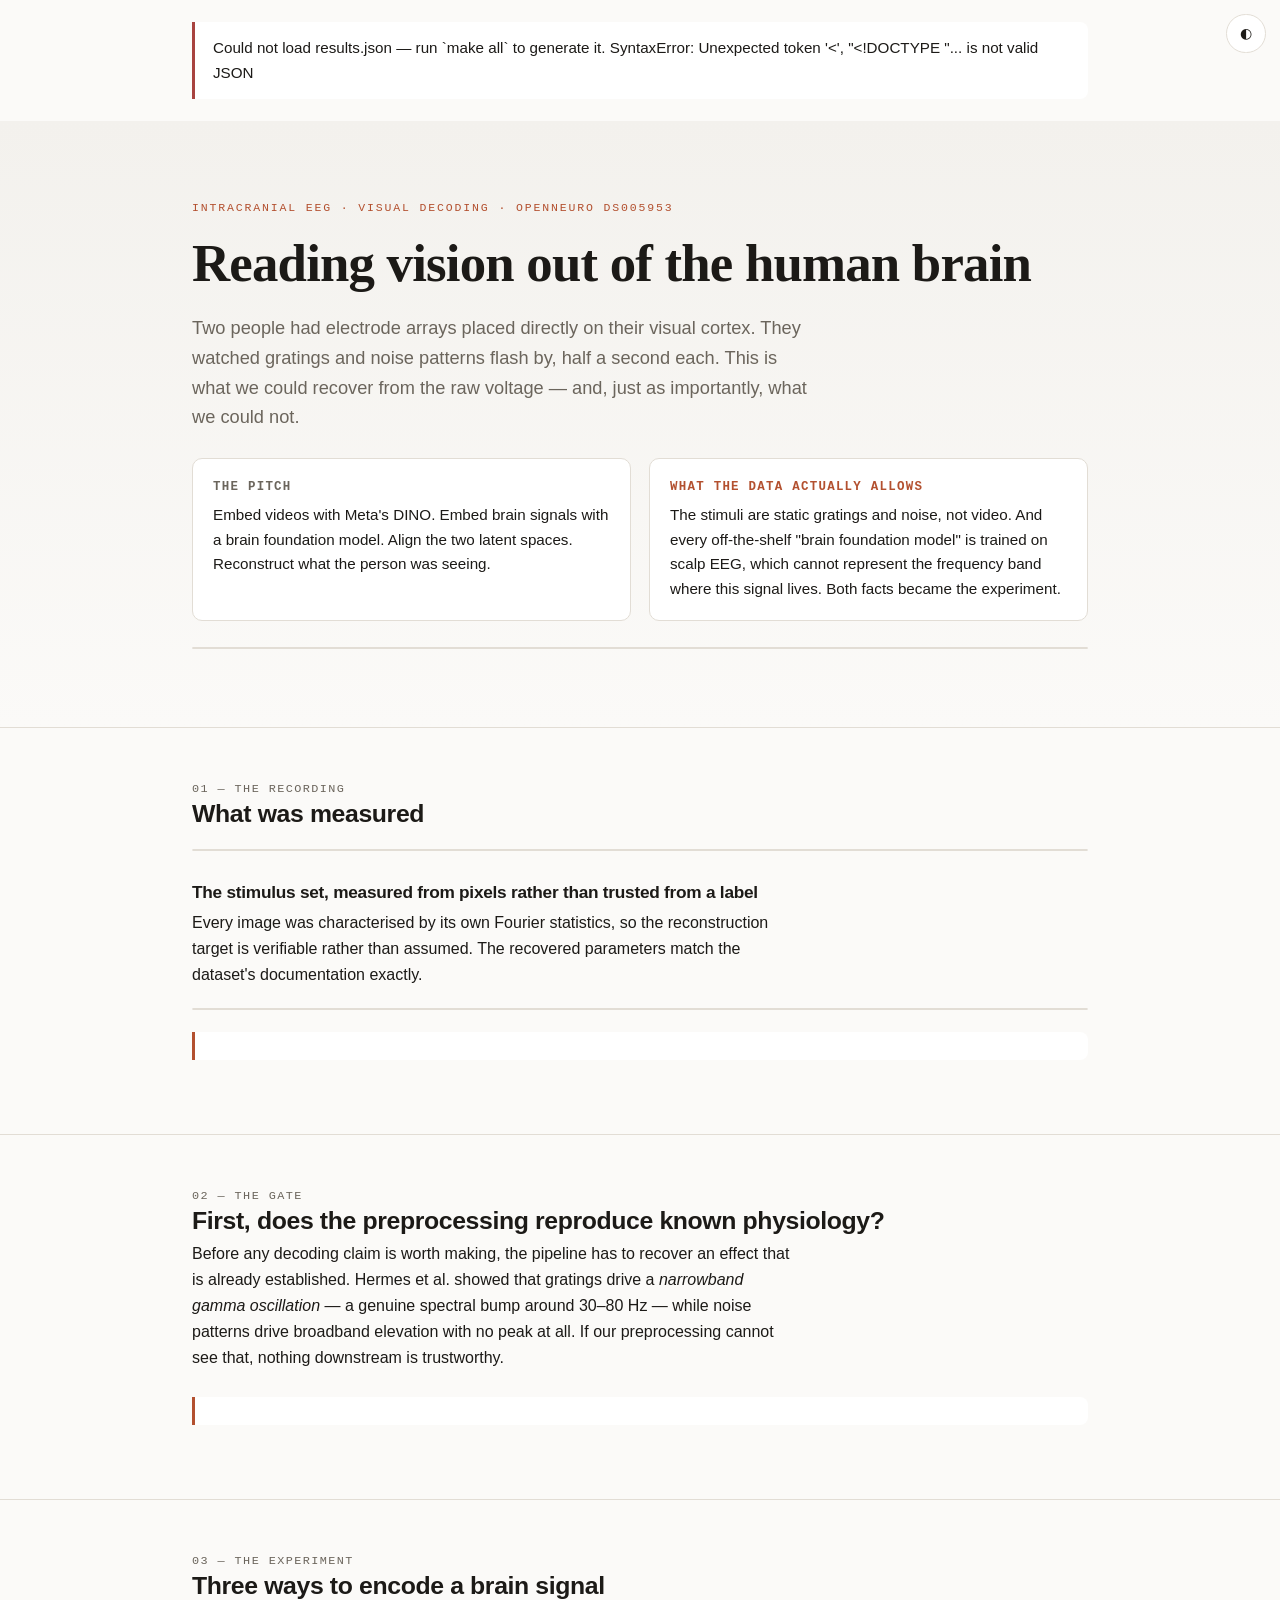
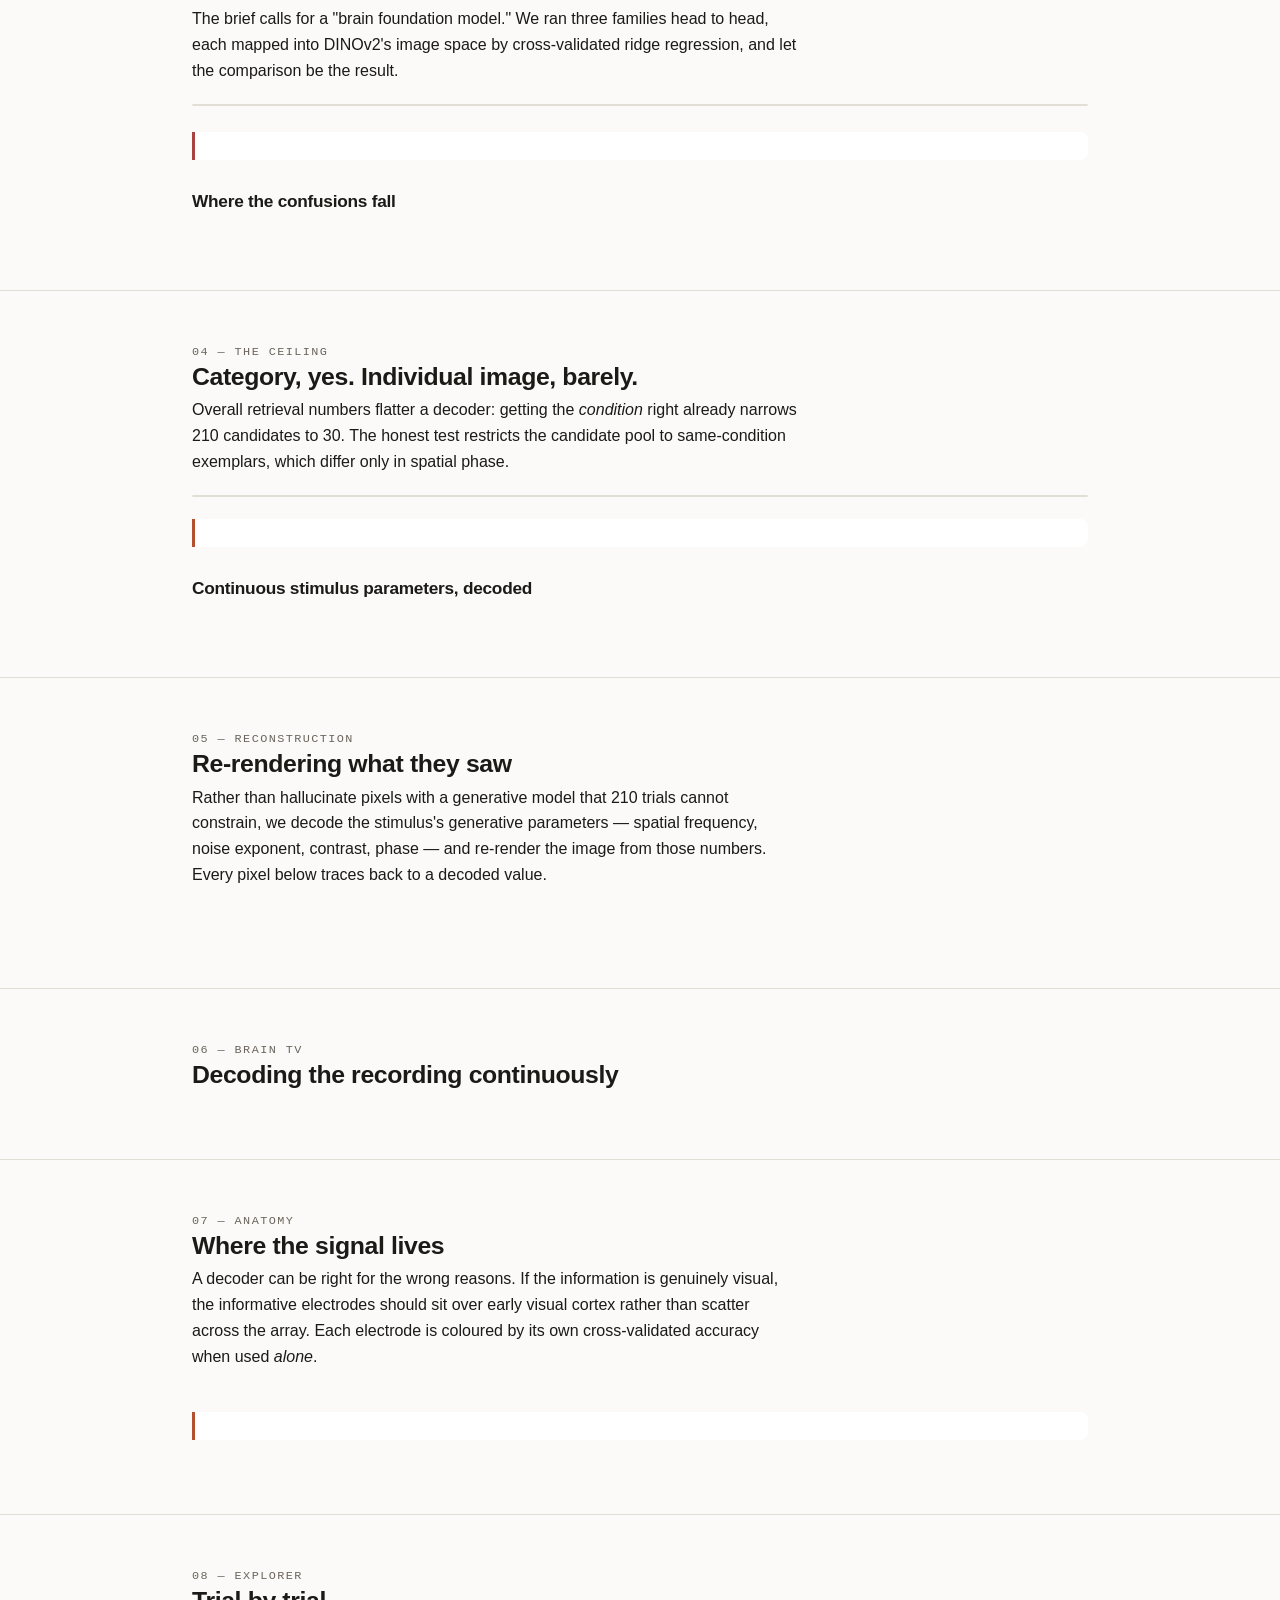
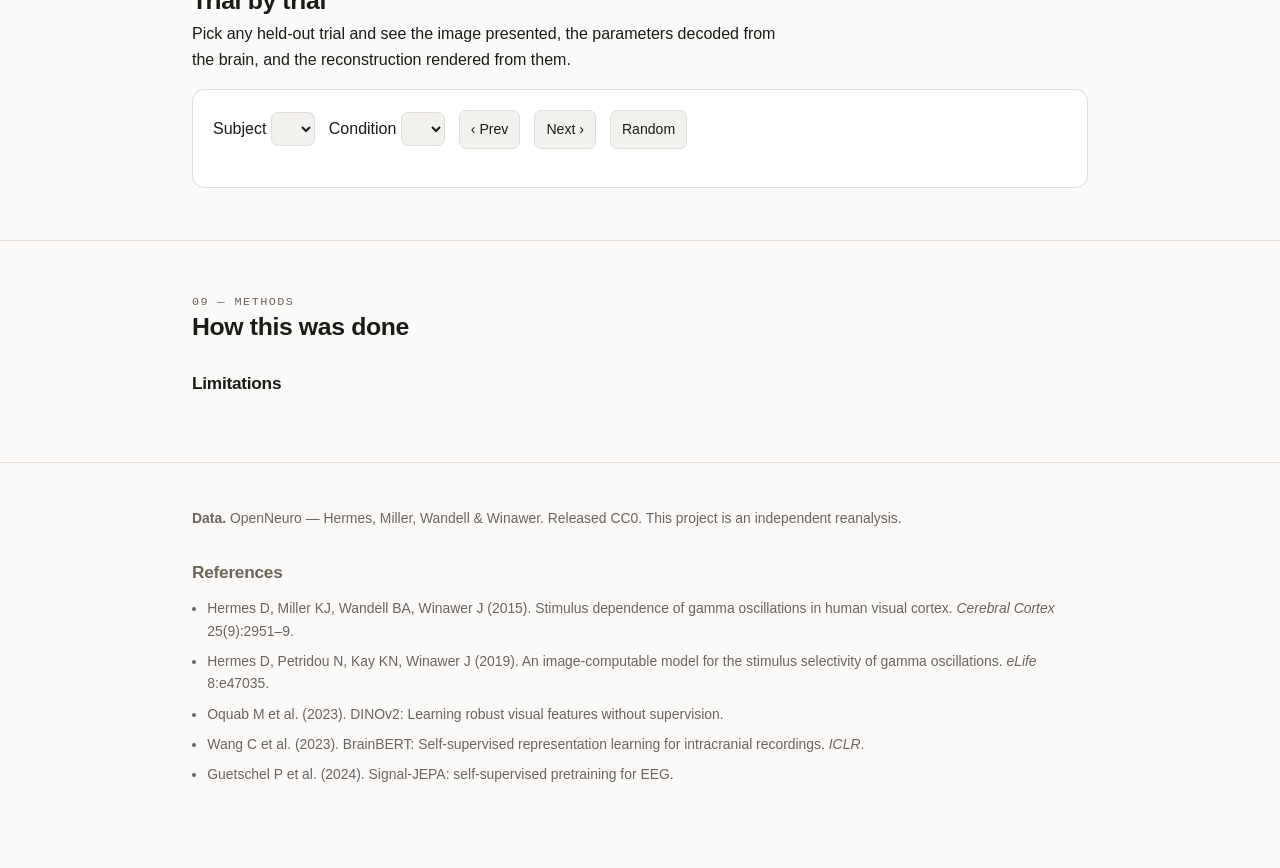
==== site/public/index.html @ a4274afb "NeuroLink: decode visual perception from human intracranial LFP Reconstructs what two people were lo" ====
<!doctype html>
<html lang="en">
<head>
<meta charset="utf-8">
<meta name="viewport" content="width=device-width, initial-scale=1">
<title>NeuroLink — Decoding Vision from Intracranial Brain Signals</title>
<meta name="description" content="Reconstructing what a person was looking at from raw ECoG, and a head-to-head test of whether EEG foundation models can see what electrodes on the brain actually record.">
<link rel="icon" href="data:image/svg+xml,<svg xmlns='http://www.w3.org/2000/svg' viewBox='0 0 100 100'><text y='.9em' font-size='90'>🧠</text></svg>">
<link rel="stylesheet" href="styles.css">
</head>
<body>
<button class="toggle" id="themeToggle" aria-label="Toggle colour theme">◐</button>

<header class="hero">
  <div class="wrap">
    <div class="eyebrow">Intracranial EEG · Visual decoding · OpenNeuro ds005953</div>
    <h1>Reading vision out of the human brain</h1>
    <p class="lede">
      Two people had electrode arrays placed directly on their visual cortex. They watched
      gratings and noise patterns flash by, half a second each. This is what we could
      recover from the raw voltage — and, just as importantly, what we could not.
    </p>
    <div class="split">
      <div class="claim">
        <h4>The pitch</h4>
        <p>Embed videos with Meta's DINO. Embed brain signals with a brain foundation model.
           Align the two latent spaces. Reconstruct what the person was seeing.</p>
      </div>
      <div class="reality">
        <h4>What the data actually allows</h4>
        <p>The stimuli are static gratings and noise, not video. And every off-the-shelf
           "brain foundation model" is trained on scalp EEG, which cannot represent the
           frequency band where this signal lives. Both facts became the experiment.</p>
      </div>
    </div>
    <div class="stats" id="heroStats"></div>
  </div>
</header>

<section id="data">
  <div class="wrap">
    <div class="section-num">01 — THE RECORDING</div>
    <h2>What was measured</h2>
    <p id="dataPara"></p>
    <div class="table-scroll"><table id="subjTable"></table></div>
    <h3>The stimulus set, measured from pixels rather than trusted from a label</h3>
    <p>Every image was characterised by its own Fourier statistics, so the reconstruction
       target is verifiable rather than assumed. The recovered parameters match the
       dataset's documentation exactly.</p>
    <div class="table-scroll"><table id="stimTable"></table></div>
    <div class="callout" id="phaseNote"></div>
  </div>
</section>

<section id="replication">
  <div class="wrap">
    <div class="section-num">02 — THE GATE</div>
    <h2>First, does the preprocessing reproduce known physiology?</h2>
    <p>
      Before any decoding claim is worth making, the pipeline has to recover an effect that
      is already established. Hermes et al. showed that gratings drive a <em>narrowband
      gamma oscillation</em> — a genuine spectral bump around 30–80 Hz — while noise patterns
      drive broadband elevation with no peak at all. If our preprocessing cannot see that,
      nothing downstream is trustworthy.
    </p>
    <figure id="spectraFig"></figure>
    <div class="callout" id="replNote"></div>
  </div>
</section>

<section id="encoders">
  <div class="wrap">
    <div class="section-num">03 — THE EXPERIMENT</div>
    <h2>Three ways to encode a brain signal</h2>
    <p>
      The brief calls for a "brain foundation model." We ran three families head to head,
      each mapped into DINOv2's image space by cross-validated ridge regression, and let
      the comparison be the result.
    </p>
    <div class="table-scroll"><table id="encoderTable"></table></div>
    <figure id="encFig"></figure>
    <div class="callout warn" id="bandwidthNote"></div>
    <h3>Where the confusions fall</h3>
    <figure id="confusionFig"></figure>
  </div>
</section>

<section id="limits">
  <div class="wrap">
    <div class="section-num">04 — THE CEILING</div>
    <h2>Category, yes. Individual image, barely.</h2>
    <p>
      Overall retrieval numbers flatter a decoder: getting the <em>condition</em> right
      already narrows 210 candidates to 30. The honest test restricts the candidate pool to
      same-condition exemplars, which differ only in spatial phase.
    </p>
    <div class="table-scroll"><table id="withinTable"></table></div>
    <div class="callout" id="phaseFinding"></div>
    <h3>Continuous stimulus parameters, decoded</h3>
    <figure id="paramsFig"></figure>
  </div>
</section>

<section id="recon">
  <div class="wrap">
    <div class="section-num">05 — RECONSTRUCTION</div>
    <h2>Re-rendering what they saw</h2>
    <p>
      Rather than hallucinate pixels with a generative model that 210 trials cannot
      constrain, we decode the stimulus's generative parameters — spatial frequency, noise
      exponent, contrast, phase — and re-render the image from those numbers. Every pixel
      below traces back to a decoded value.
    </p>
    <figure id="galleryFig"></figure>
    <div class="gallery" id="galleryGrid"></div>
  </div>
</section>

<section id="braintv">
  <div class="wrap">
    <div class="section-num">06 — BRAIN TV</div>
    <h2>Decoding the recording continuously</h2>
    <p id="braintvPara"></p>
    <div id="braintvHolder"></div>
  </div>
</section>

<section id="anatomy">
  <div class="wrap">
    <div class="section-num">07 — ANATOMY</div>
    <h2>Where the signal lives</h2>
    <p>
      A decoder can be right for the wrong reasons. If the information is genuinely visual,
      the informative electrodes should sit over early visual cortex rather than scatter
      across the array. Each electrode is coloured by its own cross-validated accuracy when
      used <em>alone</em>.
    </p>
    <div class="brains" id="brainFigs"></div>
    <figure id="electrodeProfileFig"></figure>
    <div class="callout" id="anatNote"></div>
  </div>
</section>

<section id="explorer">
  <div class="wrap">
    <div class="section-num">08 — EXPLORER</div>
    <h2>Trial by trial</h2>
    <p>Pick any held-out trial and see the image presented, the parameters decoded from the
       brain, and the reconstruction rendered from them.</p>
    <div class="explorer">
      <div class="controls">
        <label>Subject <select id="expSub"></select></label>
        <label>Condition <select id="expCond"></select></label>
        <button id="expPrev">‹ Prev</button>
        <button id="expNext">Next ›</button>
        <button id="expRandom">Random</button>
      </div>
      <div class="trialview" id="expView"></div>
    </div>
  </div>
</section>

<section id="methods">
  <div class="wrap">
    <div class="section-num">09 — METHODS</div>
    <h2>How this was done</h2>
    <div id="methodsBody"></div>
    <h3>Limitations</h3>
    <ul id="limitations"></ul>
  </div>
</section>

<footer>
  <div class="wrap">
    <p><strong>Data.</strong> OpenNeuro <span class="mono" id="dsdoi"></span> — Hermes, Miller,
      Wandell &amp; Winawer. Released CC0. This project is an independent reanalysis.</p>
    <h3>References</h3>
    <ul class="refs">
      <li>Hermes D, Miller KJ, Wandell BA, Winawer J (2015). Stimulus dependence of gamma
        oscillations in human visual cortex. <em>Cerebral Cortex</em> 25(9):2951–9.</li>
      <li>Hermes D, Petridou N, Kay KN, Winawer J (2019). An image-computable model for the
        stimulus selectivity of gamma oscillations. <em>eLife</em> 8:e47035.</li>
      <li>Oquab M et al. (2023). DINOv2: Learning robust visual features without supervision.</li>
      <li>Wang C et al. (2023). BrainBERT: Self-supervised representation learning for
        intracranial recordings. <em>ICLR</em>.</li>
      <li>Guetschel P et al. (2024). Signal-JEPA: self-supervised pretraining for EEG.</li>
    </ul>
    <p id="builtline"></p>
  </div>
</footer>

<script src="app.js"></script>
</body>
</html>
---- site/public/styles.css ----
/* NeuroLink — result site styling. Light/dark aware, print-friendly. */
:root {
  --bg: #fbfaf8;
  --surface: #ffffff;
  --surface-2: #f3f1ed;
  --border: #e2ddd5;
  --text: #1c1a17;
  --muted: #6b655c;
  --accent: #b3502f;
  --accent-2: #2f4b7c;
  --good: #3f7d53;
  --bad: #a8433f;
  --mono: ui-monospace, SFMono-Regular, "SF Mono", Menlo, monospace;
  --sans: -apple-system, BlinkMacSystemFont, "Segoe UI", Inter, Helvetica, Arial, sans-serif;
  --serif: "Iowan Old Style", "Palatino Linotype", Palatino, Georgia, serif;
}
@media (prefers-color-scheme: dark) {
  :root:not([data-theme="light"]) {
    --bg: #14130f;
    --surface: #1c1a16;
    --surface-2: #24211c;
    --border: #332e27;
    --text: #eee9e0;
    --muted: #a29a8d;
    --accent: #e0794f;
    --accent-2: #7fa5db;
    --good: #6fbf87;
    --bad: #e0796f;
  }
}
:root[data-theme="dark"] {
  --bg: #14130f; --surface: #1c1a16; --surface-2: #24211c; --border: #332e27;
  --text: #eee9e0; --muted: #a29a8d; --accent: #e0794f; --accent-2: #7fa5db;
  --good: #6fbf87; --bad: #e0796f;
}

* { box-sizing: border-box; }
html { scroll-behavior: smooth; }
body {
  margin: 0; background: var(--bg); color: var(--text);
  font-family: var(--sans); line-height: 1.62;
  -webkit-font-smoothing: antialiased;
}
.wrap { max-width: 940px; margin: 0 auto; padding: 0 22px; }
h1, h2, h3 { line-height: 1.22; letter-spacing: -0.015em; }
h2 { font-size: 1.55rem; margin: 0 0 .2em; }
h3 { font-size: 1.08rem; margin: 1.8em 0 .4em; }
p { margin: 0 0 1em; }
a { color: var(--accent); }
code, .mono { font-family: var(--mono); font-size: .88em; }

/* hero */
header.hero {
  padding: 78px 0 54px; border-bottom: 1px solid var(--border);
  background: linear-gradient(180deg, var(--surface-2), var(--bg));
}
.eyebrow {
  font-family: var(--mono); font-size: .72rem; letter-spacing: .16em;
  text-transform: uppercase; color: var(--accent); margin-bottom: 1.1em;
}
header.hero h1 { font-size: clamp(2.1rem, 5.4vw, 3.3rem); margin: 0 0 .35em; font-family: var(--serif); }
.lede { font-size: 1.14rem; color: var(--muted); max-width: 62ch; }

/* claim vs reality */
.split { display: grid; grid-template-columns: 1fr 1fr; gap: 18px; margin: 26px 0; }
.split > div { background: var(--surface); border: 1px solid var(--border); border-radius: 10px; padding: 18px 20px; }
.split h4 { margin: 0 0 .5em; font-size: .78rem; text-transform: uppercase; letter-spacing: .1em; font-family: var(--mono); }
.split .claim h4 { color: var(--muted); }
.split .reality h4 { color: var(--accent); }
.split p { margin: 0; font-size: .95rem; }

section { padding: 52px 0; border-bottom: 1px solid var(--border); }
section > .wrap > p, section > .wrap > ul { max-width: 68ch; }
.section-num { font-family: var(--mono); font-size: .74rem; color: var(--muted); letter-spacing: .12em; }

/* stat strip */
.stats { display: grid; grid-template-columns: repeat(auto-fit, minmax(150px, 1fr)); gap: 1px;
  background: var(--border); border: 1px solid var(--border); border-radius: 10px; overflow: hidden; margin: 24px 0; }
.stat { background: var(--surface); padding: 16px 18px; }
.stat .v { font-size: 1.65rem; font-weight: 620; font-family: var(--serif); display: block; line-height: 1.1; }
.stat .k { font-size: .76rem; color: var(--muted); text-transform: uppercase; letter-spacing: .07em; }
.stat .sub { font-size: .74rem; color: var(--muted); font-family: var(--mono); }

figure { margin: 26px 0; }
figure img { width: 100%; height: auto; border: 1px solid var(--border); border-radius: 8px; background: #fff; }
figcaption { font-size: .84rem; color: var(--muted); margin-top: .7em; }

.table-scroll { overflow-x: auto; margin: 20px 0; border: 1px solid var(--border); border-radius: 10px; }
table { border-collapse: collapse; width: 100%; font-size: .87rem; background: var(--surface); }
th, td { text-align: right; padding: 9px 13px; border-bottom: 1px solid var(--border); white-space: nowrap; }
th:first-child, td:first-child { text-align: left; }
thead th { background: var(--surface-2); font-size: .74rem; text-transform: uppercase; letter-spacing: .06em; color: var(--muted); position: sticky; top: 0; }
tbody tr:last-child td { border-bottom: none; }
td.win { color: var(--good); font-weight: 600; }
td.chance { color: var(--muted); }
.fam { font-family: var(--mono); font-size: .7rem; color: var(--muted); }

.callout { border-left: 3px solid var(--accent); background: var(--surface); padding: 14px 18px; border-radius: 0 8px 8px 0; margin: 22px 0; font-size: .95rem; }
.callout.warn { border-left-color: var(--bad); }
.callout strong { color: var(--accent); }

video { width: 100%; border-radius: 10px; border: 1px solid var(--border); background: #000; }

.gallery { display: grid; grid-template-columns: repeat(auto-fit, minmax(118px, 1fr)); gap: 12px; margin: 22px 0; }
.gcell { text-align: center; }
.gcell img { width: 100%; border-radius: 6px; border: 1px solid var(--border); display: block; }
.gcell .pair { display: grid; gap: 4px; }
.gcell .lbl { font-size: .68rem; color: var(--muted); margin-top: .4em; font-family: var(--mono); }

.brains { display: grid; grid-template-columns: repeat(auto-fit, minmax(230px, 1fr)); gap: 14px; }

/* explorer */
.explorer { background: var(--surface); border: 1px solid var(--border); border-radius: 12px; padding: 20px; }
.controls { display: flex; gap: 14px; flex-wrap: wrap; align-items: center; margin-bottom: 18px; }
select, button { font: inherit; font-size: .88rem; padding: 7px 11px; border-radius: 7px;
  border: 1px solid var(--border); background: var(--surface-2); color: var(--text); }
button { cursor: pointer; }
button:hover { border-color: var(--accent); }
.trialview { display: grid; grid-template-columns: 1fr 1fr 1.25fr; gap: 16px; align-items: start; }
.trialview img { width: 100%; border-radius: 8px; border: 1px solid var(--border); }
.kv { font-size: .85rem; }
.kv div { display: flex; justify-content: space-between; gap: 12px; padding: 5px 0; border-bottom: 1px dashed var(--border); }
.kv span:last-child { font-family: var(--mono); }

.bars { margin-top: 10px; }
.bar { display: grid; grid-template-columns: 108px 1fr 44px; gap: 8px; align-items: center; font-size: .76rem; margin: 3px 0; }
.bar .track { background: var(--surface-2); border-radius: 3px; height: 13px; overflow: hidden; }
.bar .fill { background: var(--accent-2); height: 100%; }
.bar.true .fill { background: var(--good); }

footer { padding: 44px 0 70px; color: var(--muted); font-size: .87rem; }
footer a { color: var(--accent-2); }
ul.refs { padding-left: 1.1em; }
ul.refs li { margin-bottom: .55em; }

.toggle { position: fixed; top: 14px; right: 14px; z-index: 20; border-radius: 999px; padding: 7px 13px;
  background: var(--surface); border: 1px solid var(--border); }

@media (max-width: 720px) {
  .split, .trialview { grid-template-columns: 1fr; }
  header.hero { padding: 54px 0 38px; }
}
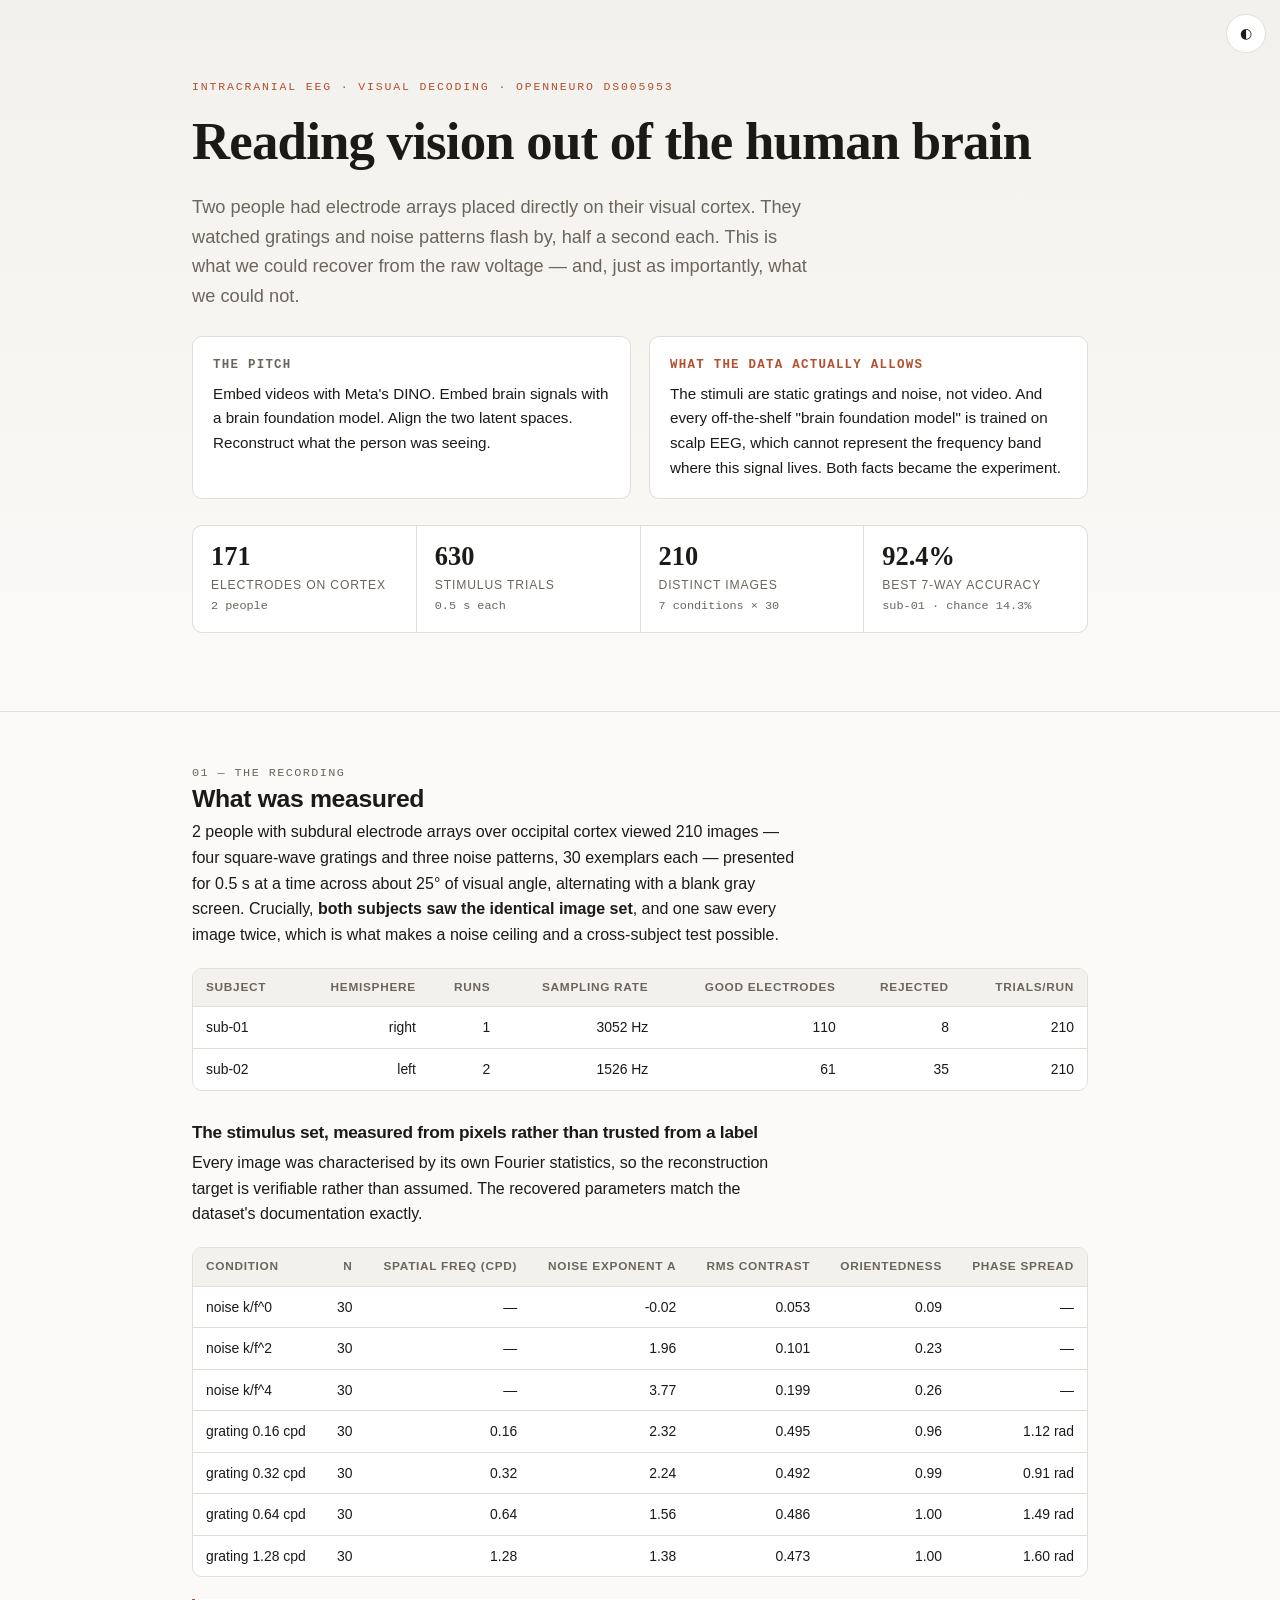
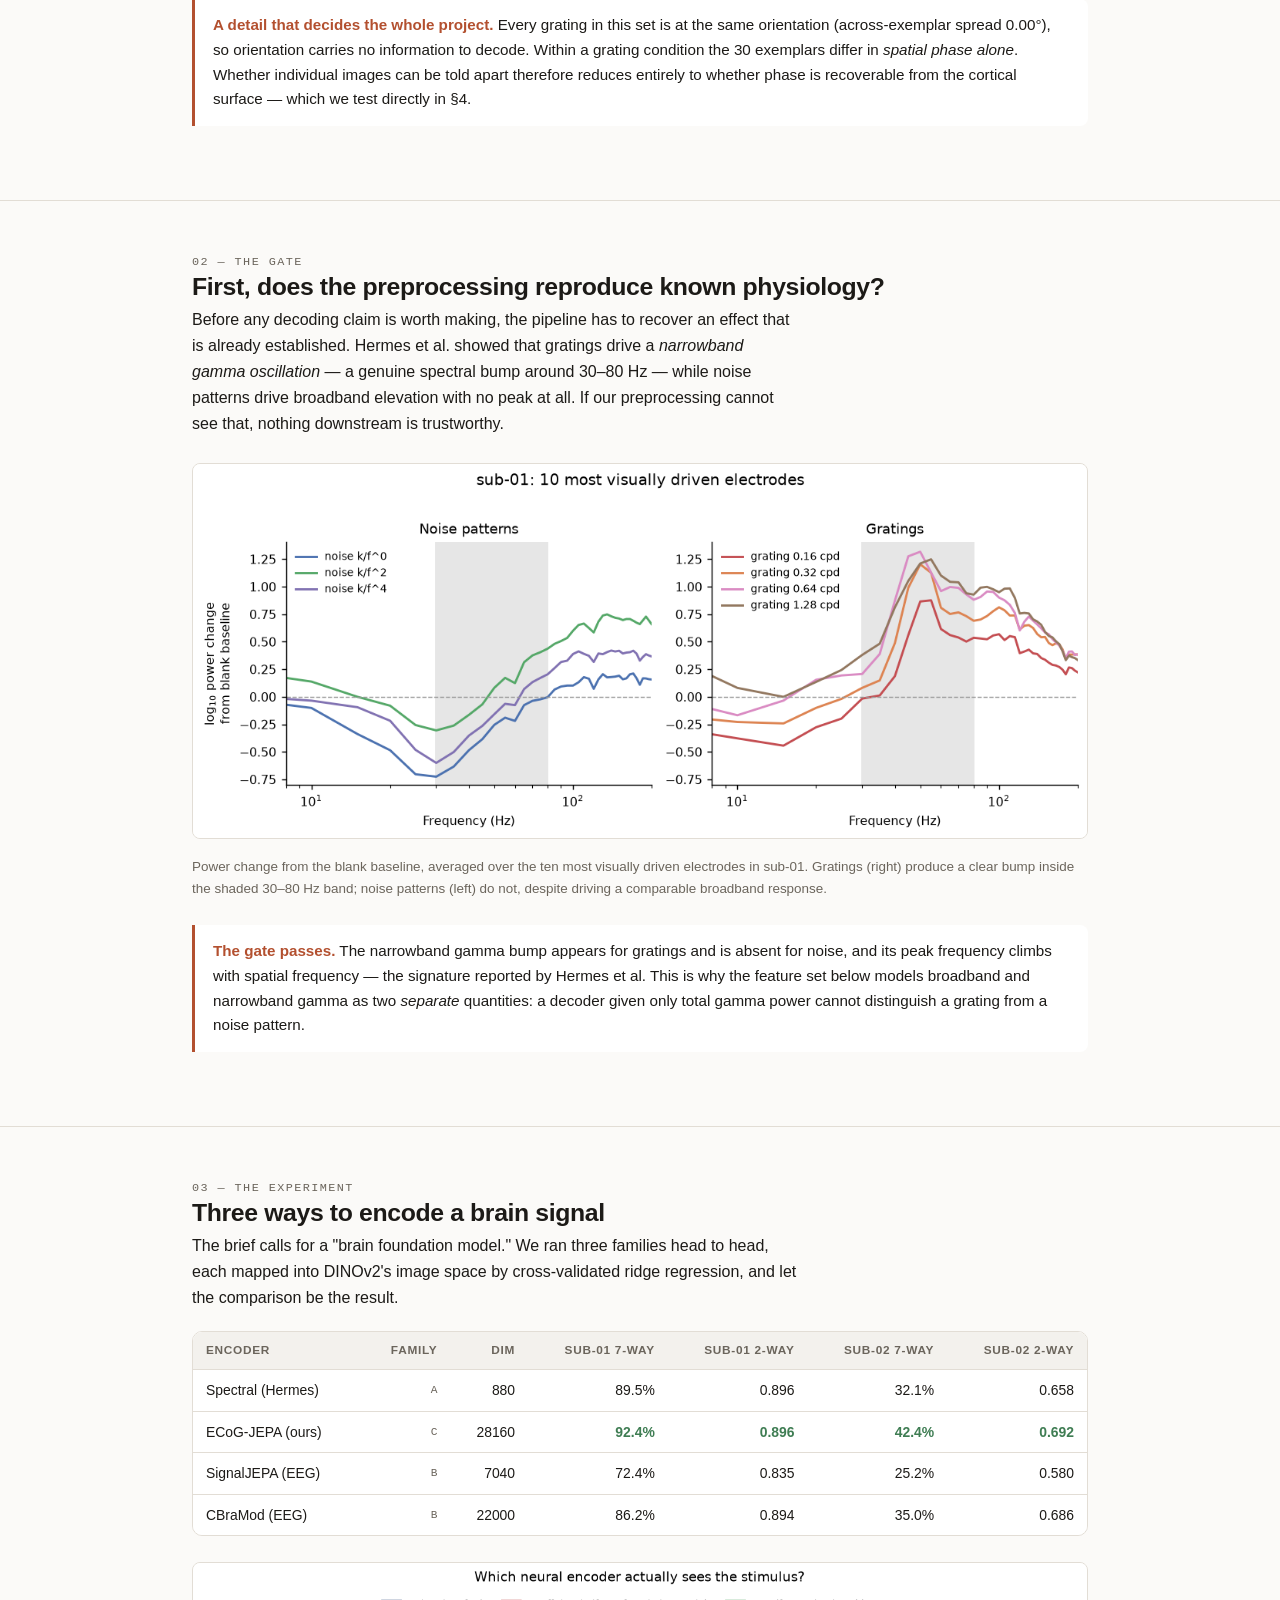
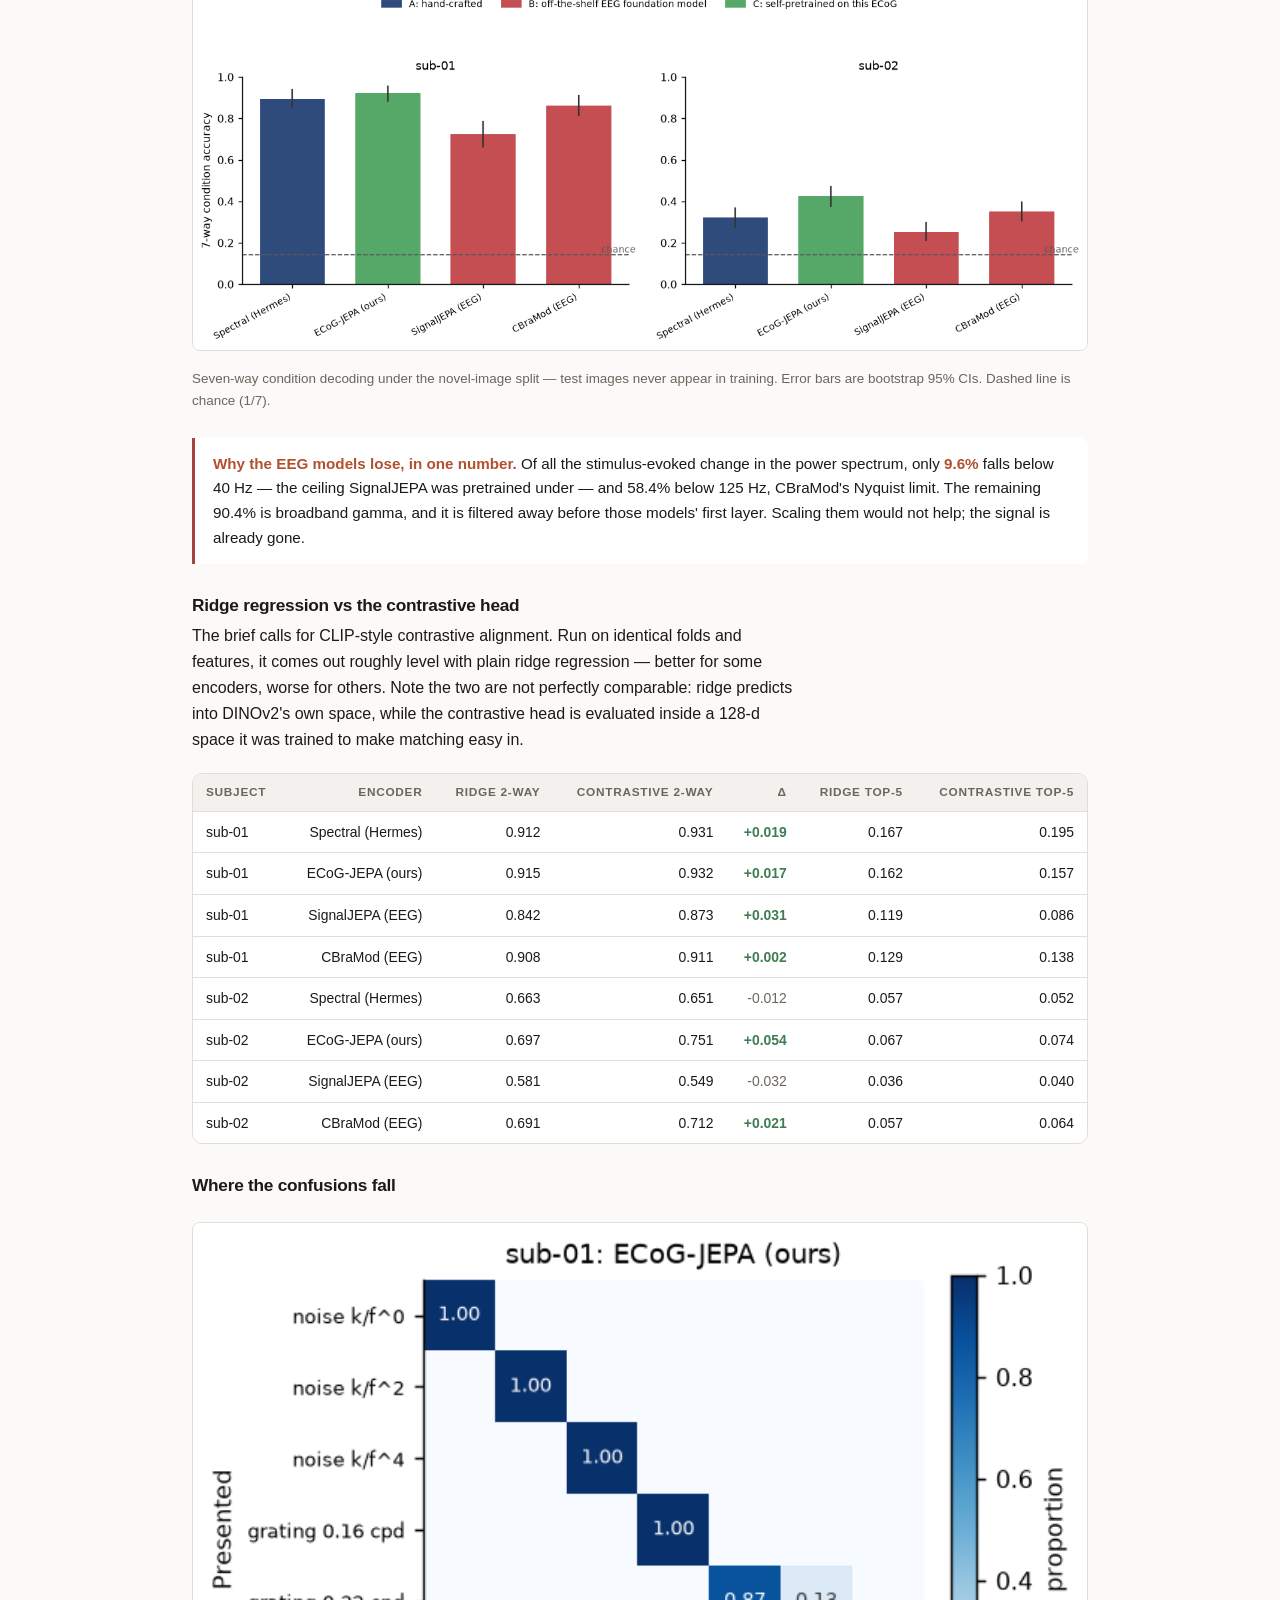
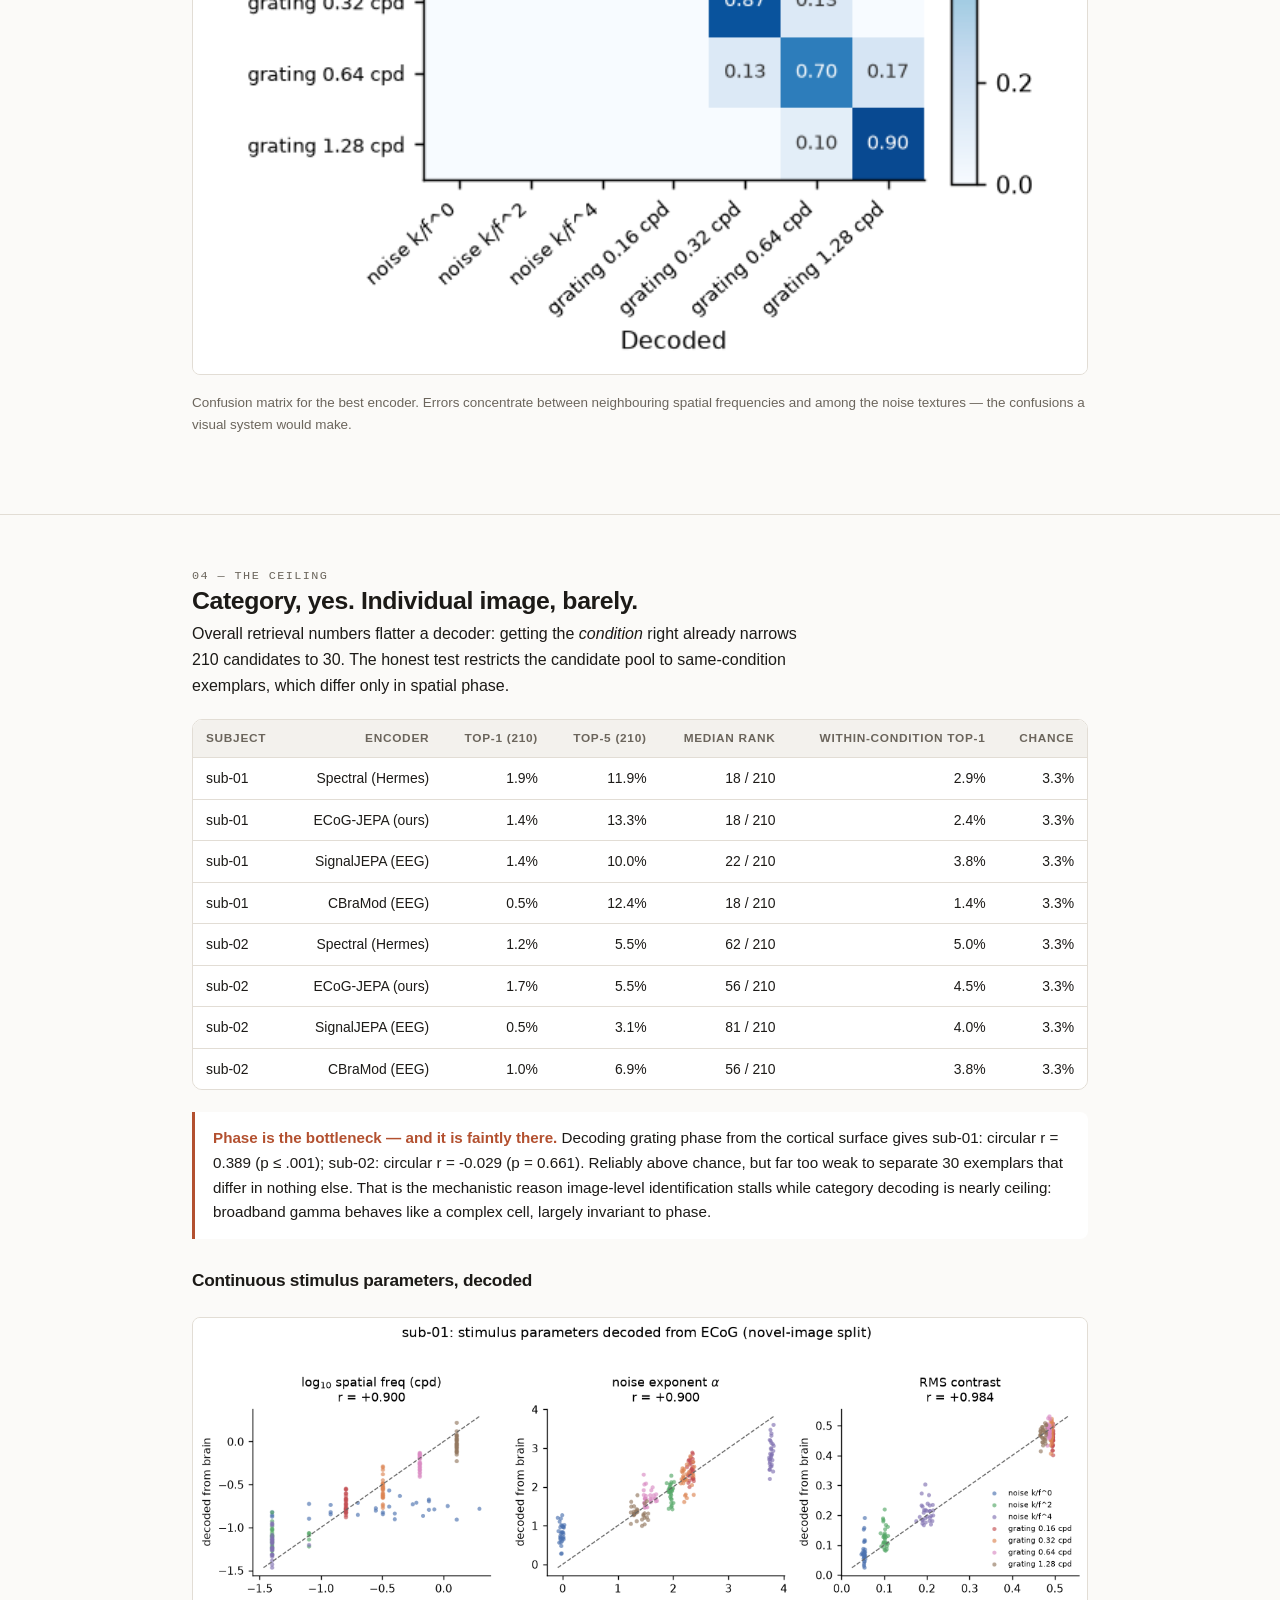
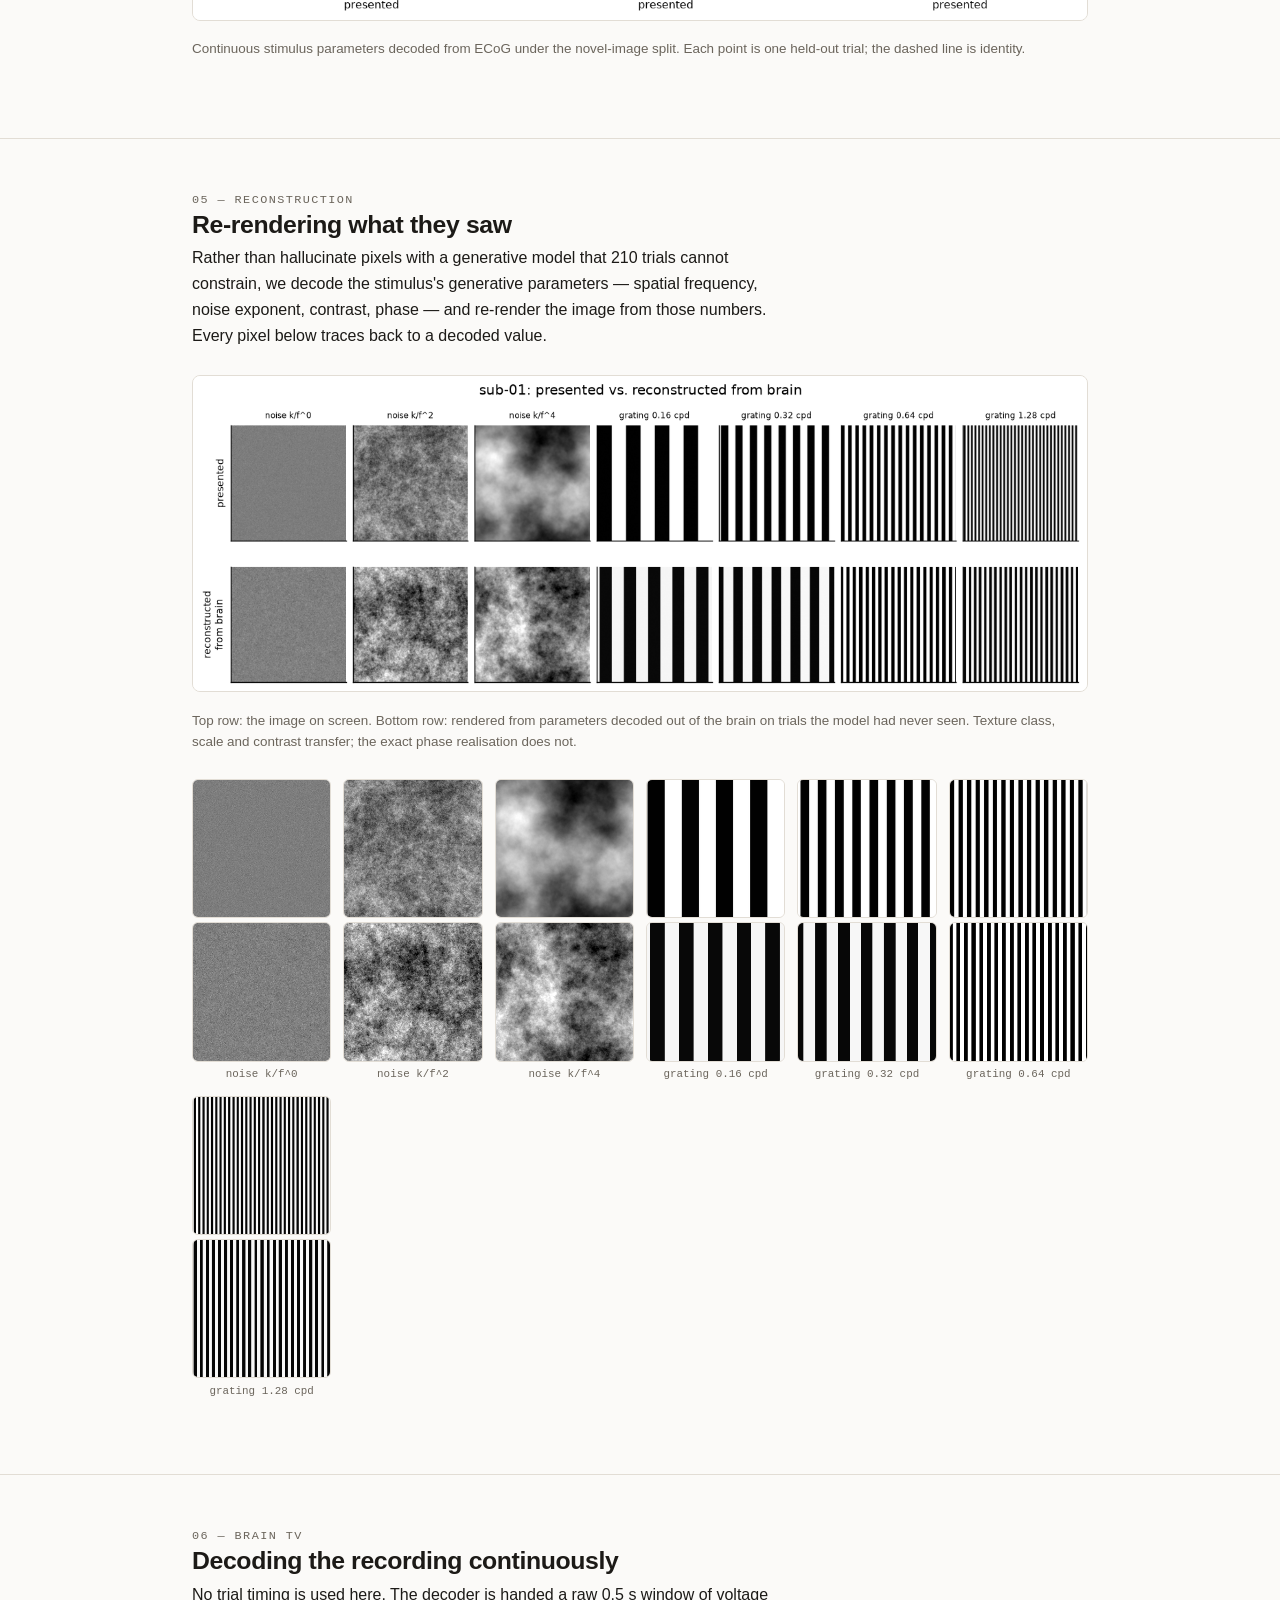
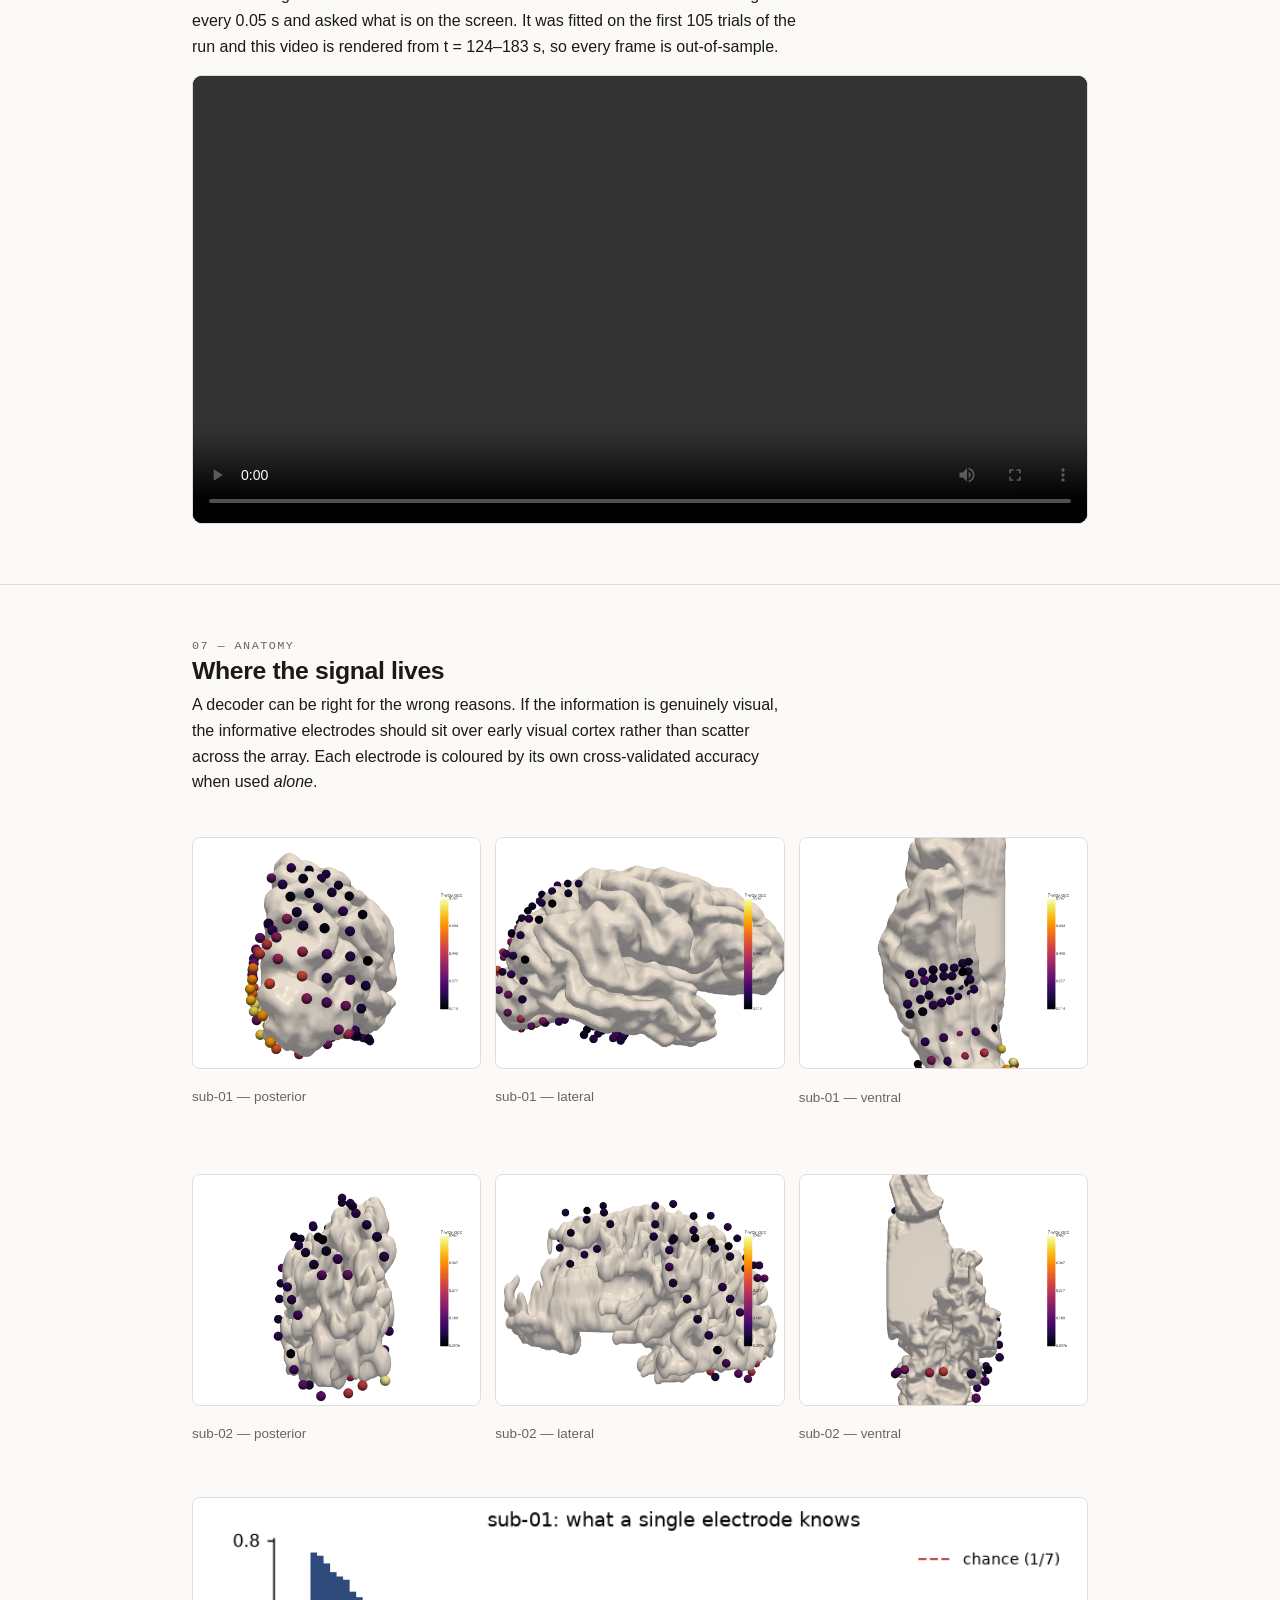
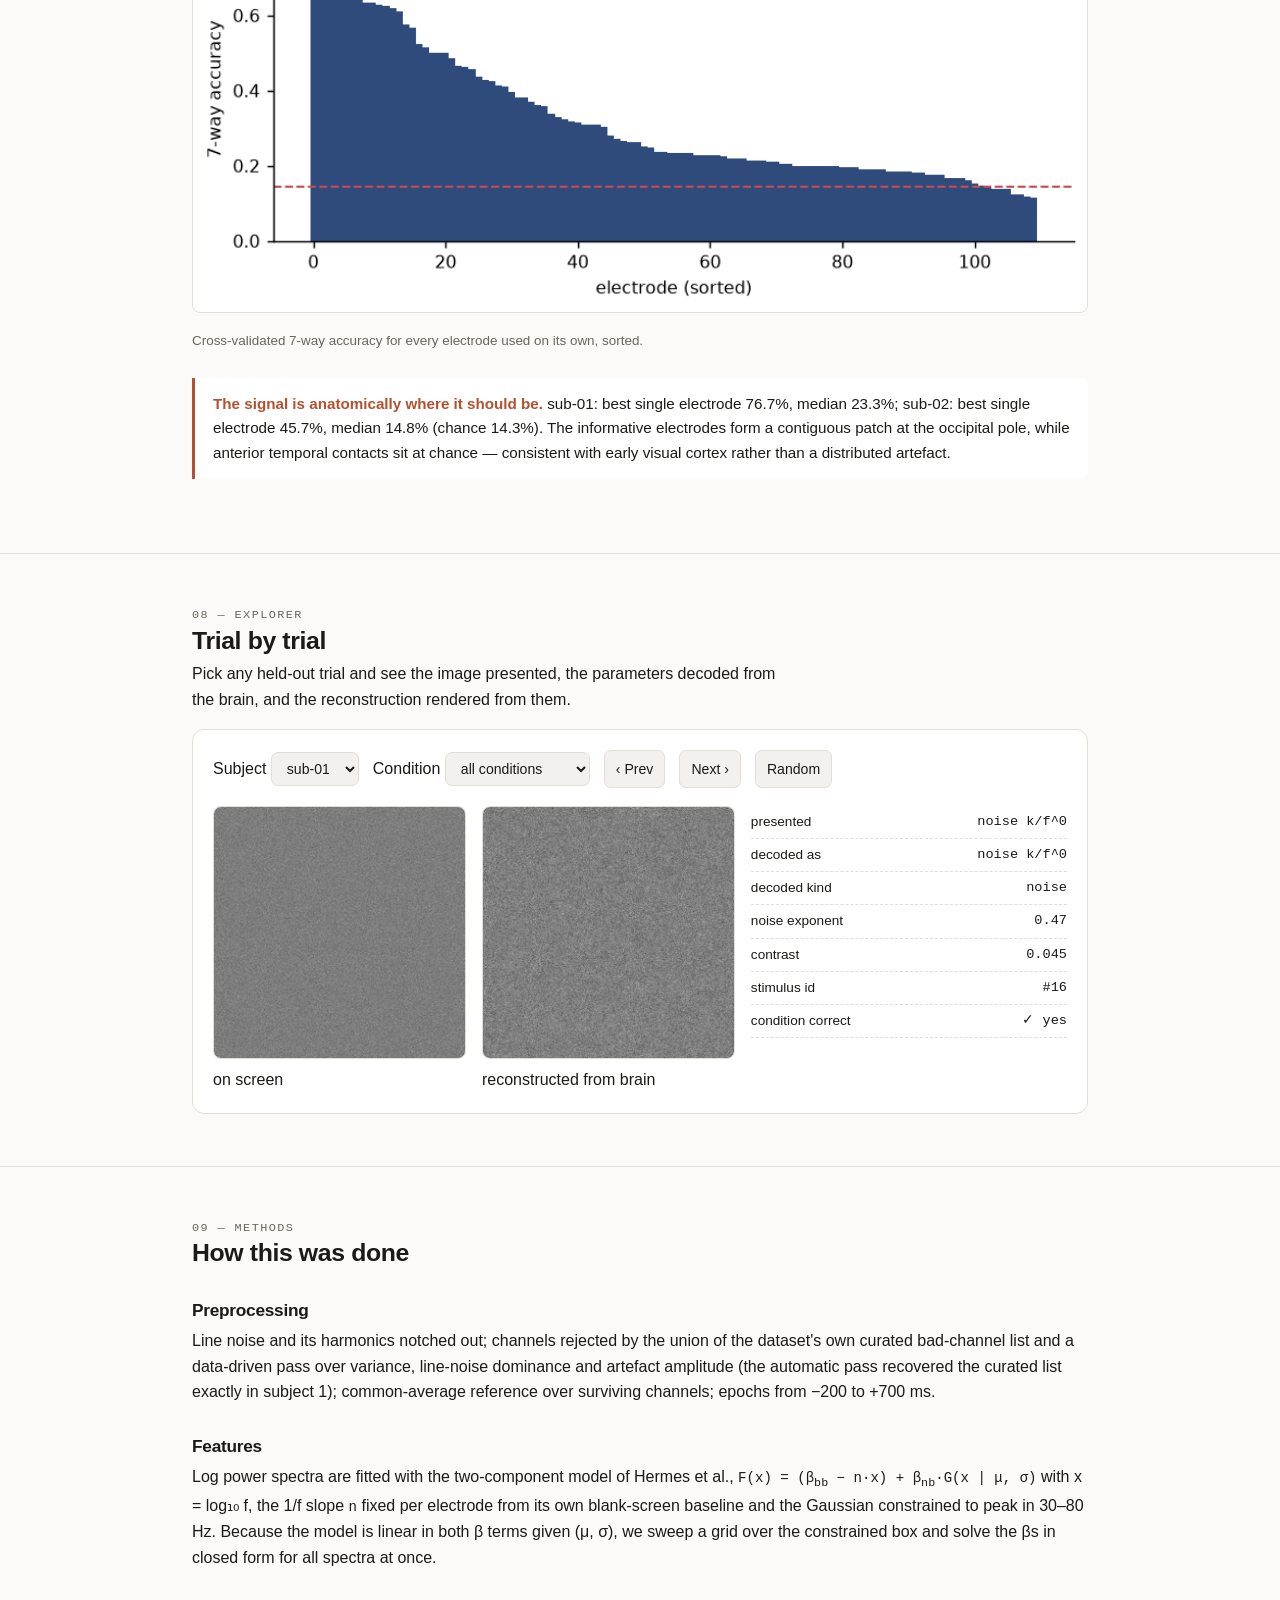
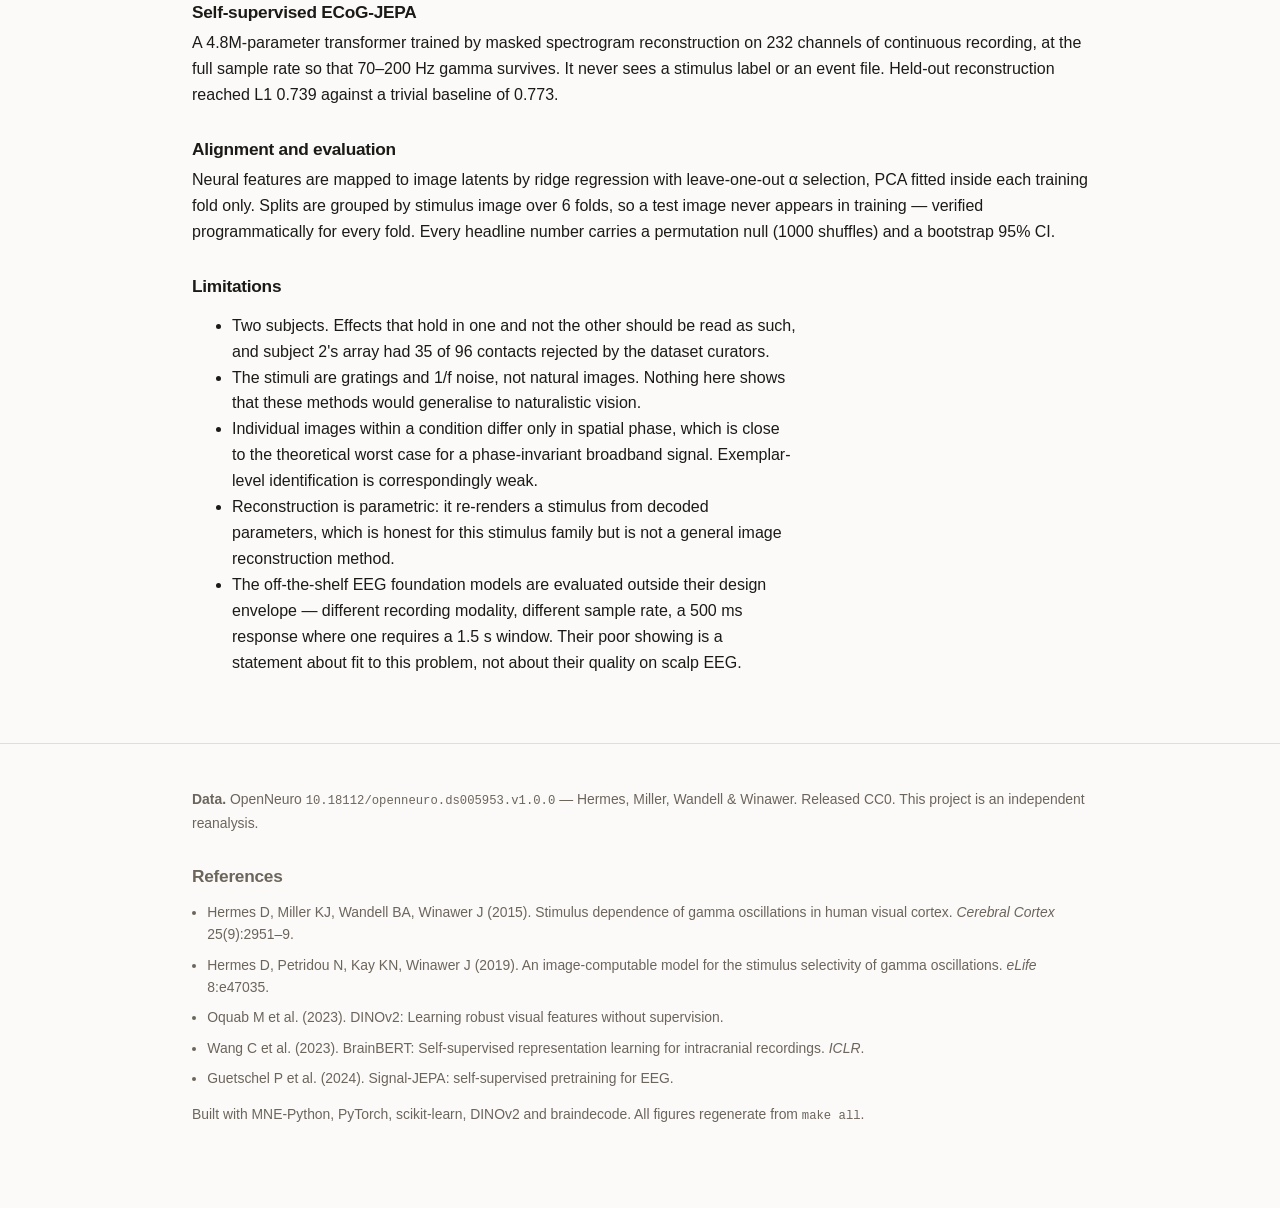
==== commit b36e6d46: "Results, figures and the published site Headline: decoding accuracy tracks encoder bandwidth monoton" ====
--- a/site/public/index.html
+++ b/site/public/index.html
@@ -80,6 +80,16 @@
     <div class="table-scroll"><table id="encoderTable"></table></div>
     <figure id="encFig"></figure>
     <div class="callout warn" id="bandwidthNote"></div>
+    <h3>Ridge regression vs the contrastive head</h3>
+    <p>
+      The brief calls for CLIP-style contrastive alignment. Run on identical folds and
+      features, it comes out roughly level with plain ridge regression — better for some
+      encoders, worse for others. Note the two are not perfectly comparable: ridge predicts
+      into DINOv2's own space, while the contrastive head is evaluated inside a 128-d space
+      it was trained to make matching easy in.
+    </p>
+    <div class="table-scroll"><table id="contrastiveTable"></table></div>
+
     <h3>Where the confusions fall</h3>
     <figure id="confusionFig"></figure>
   </div>
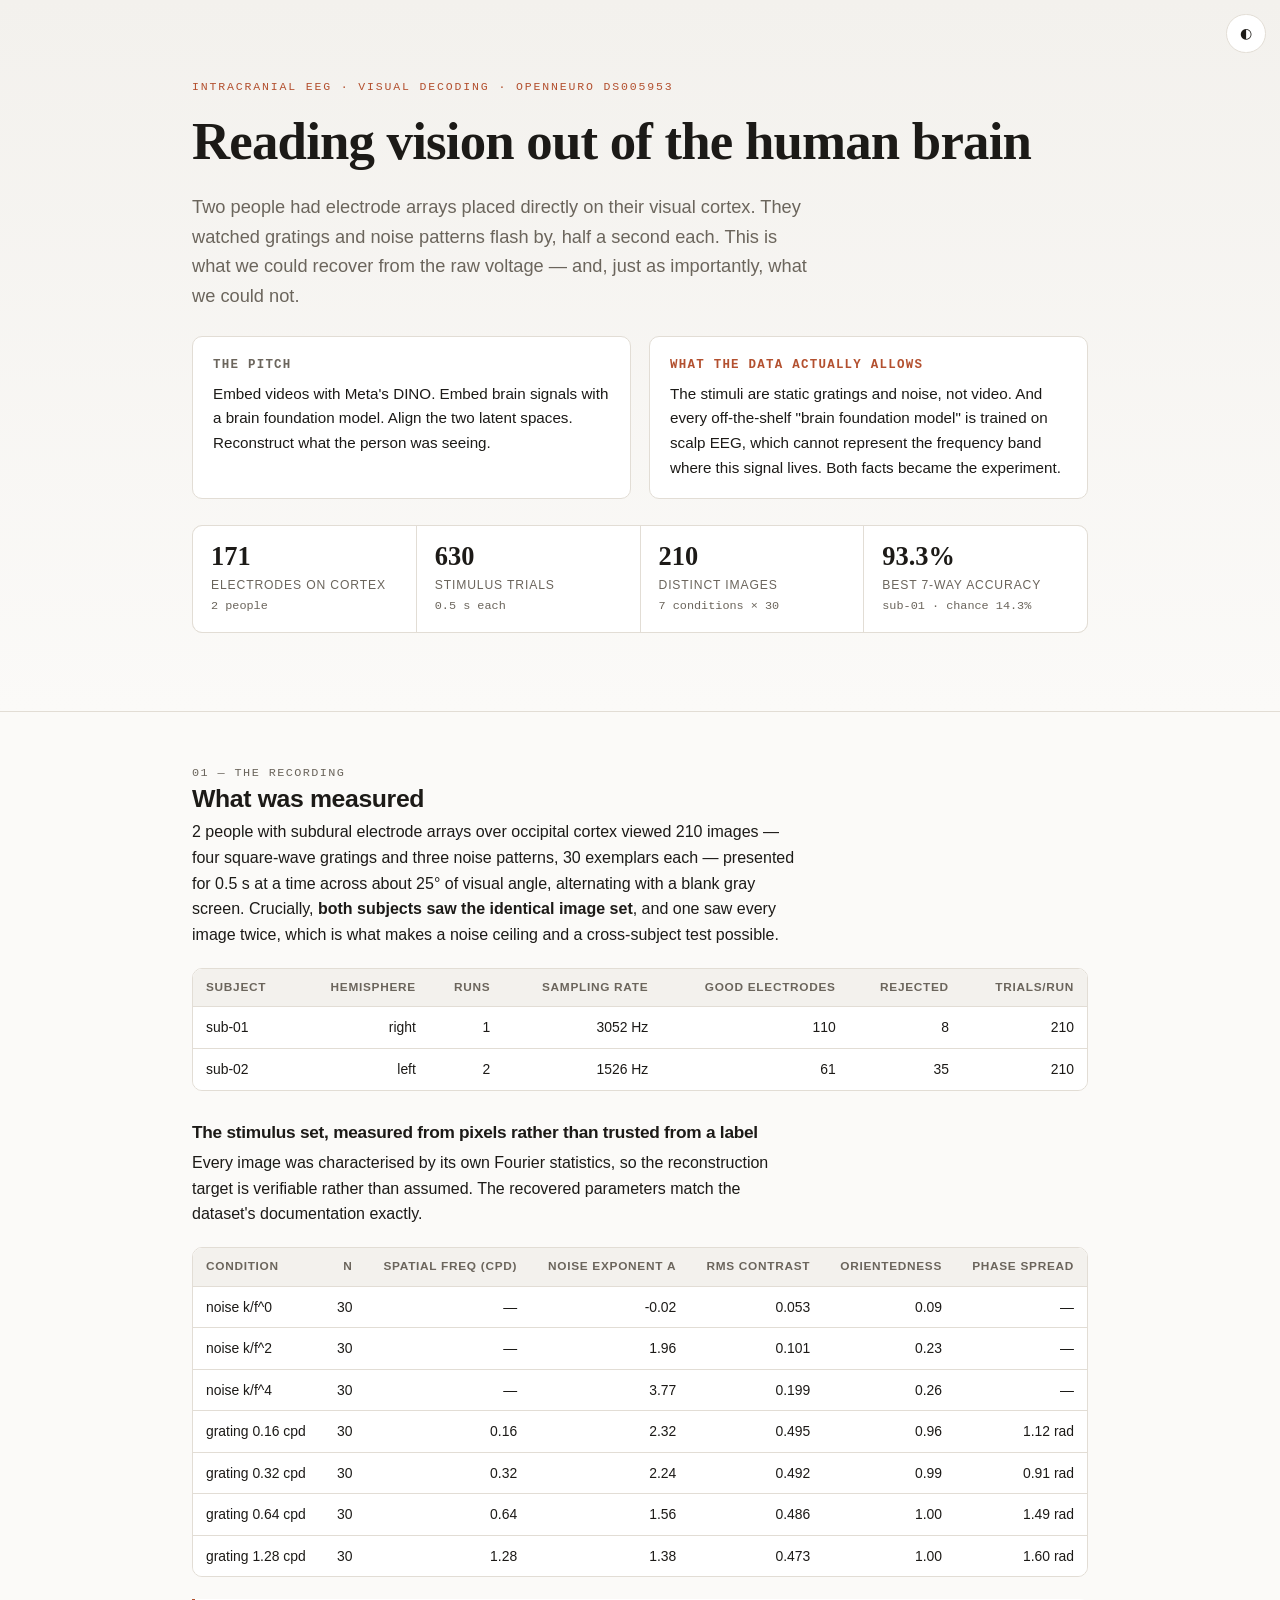
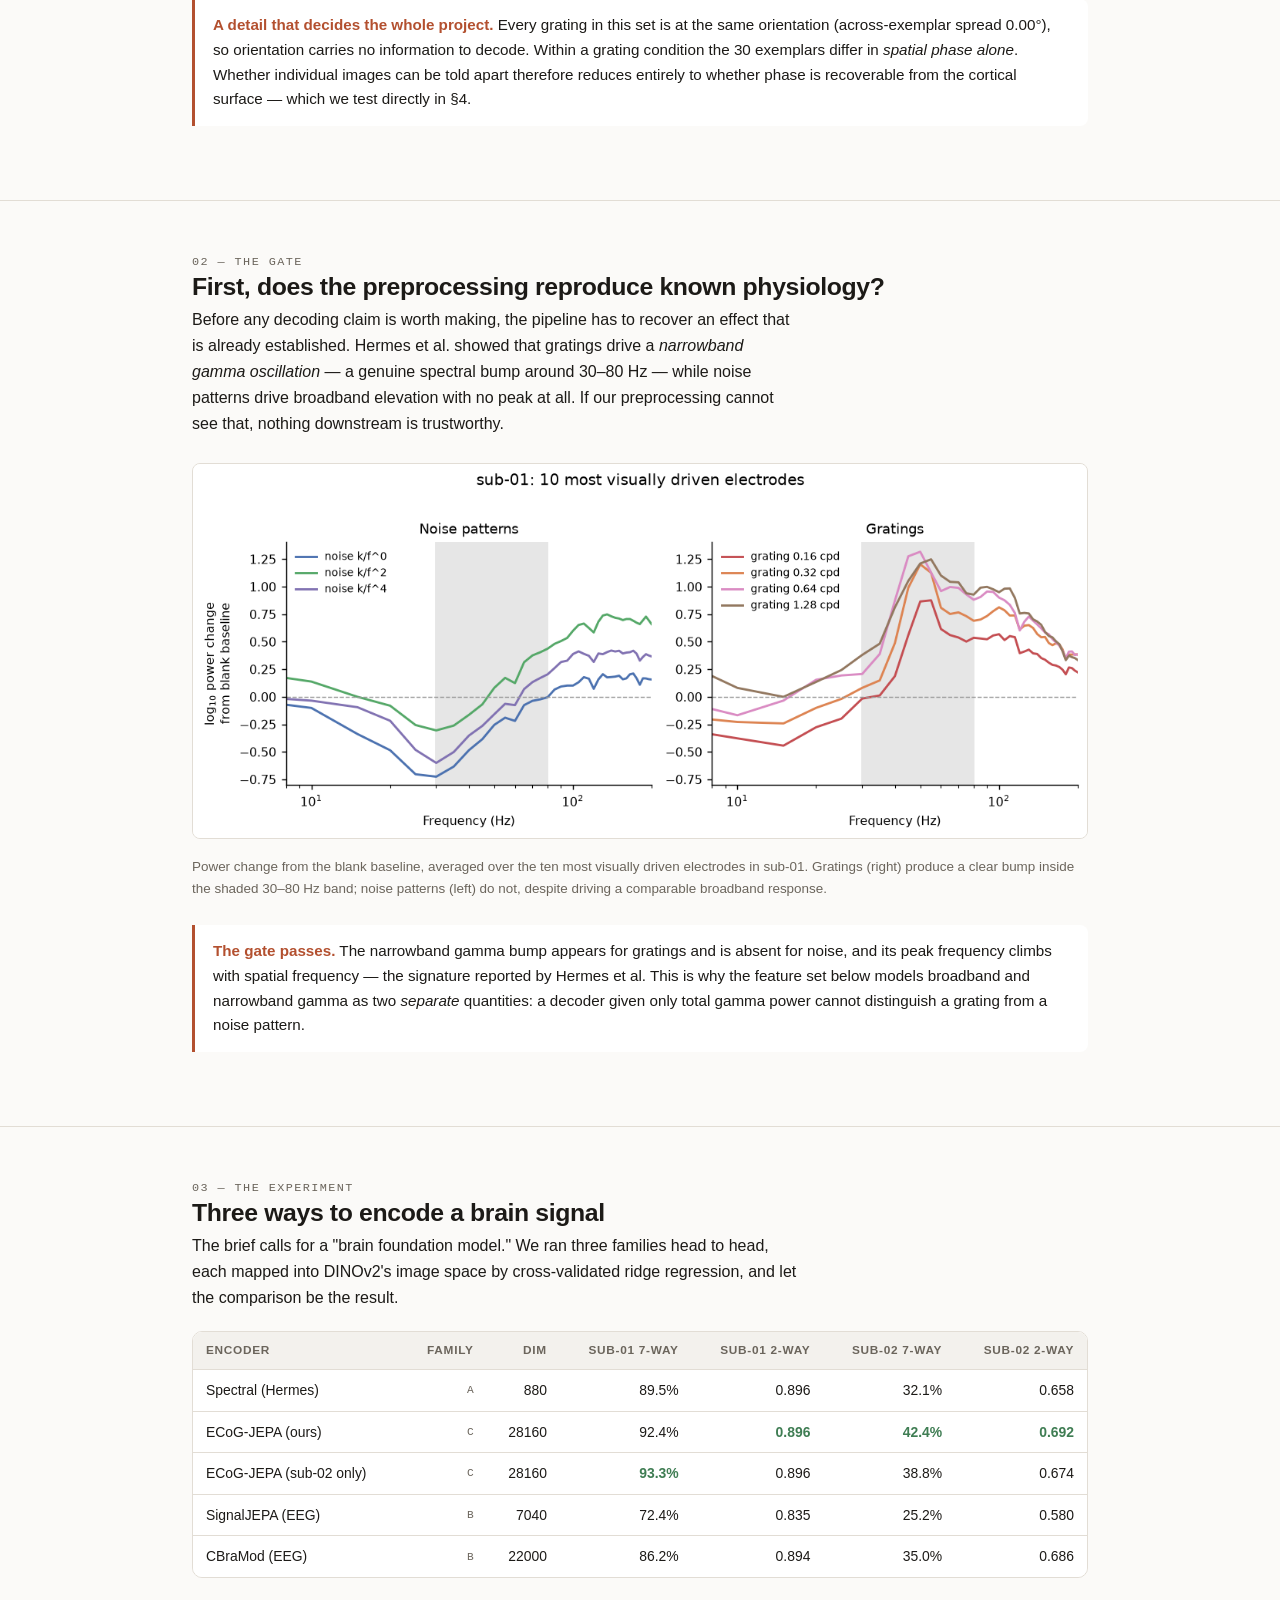
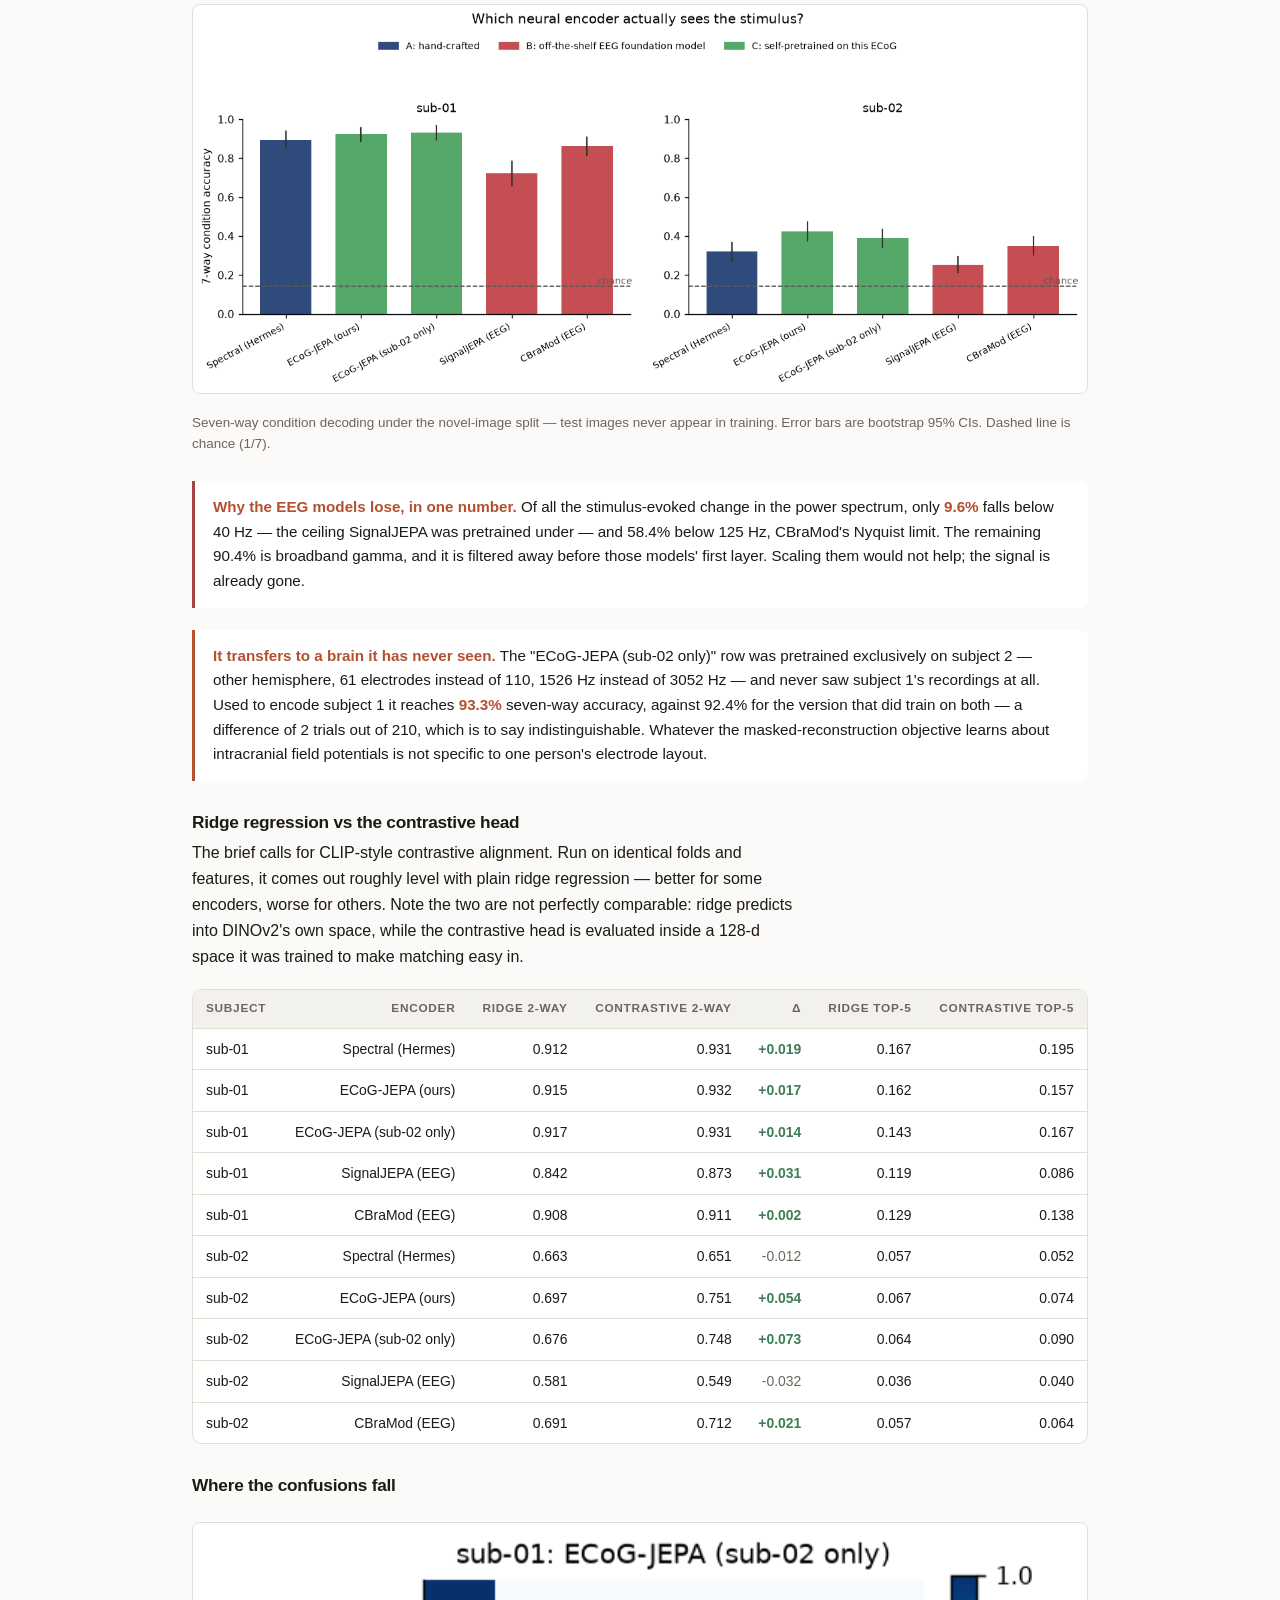
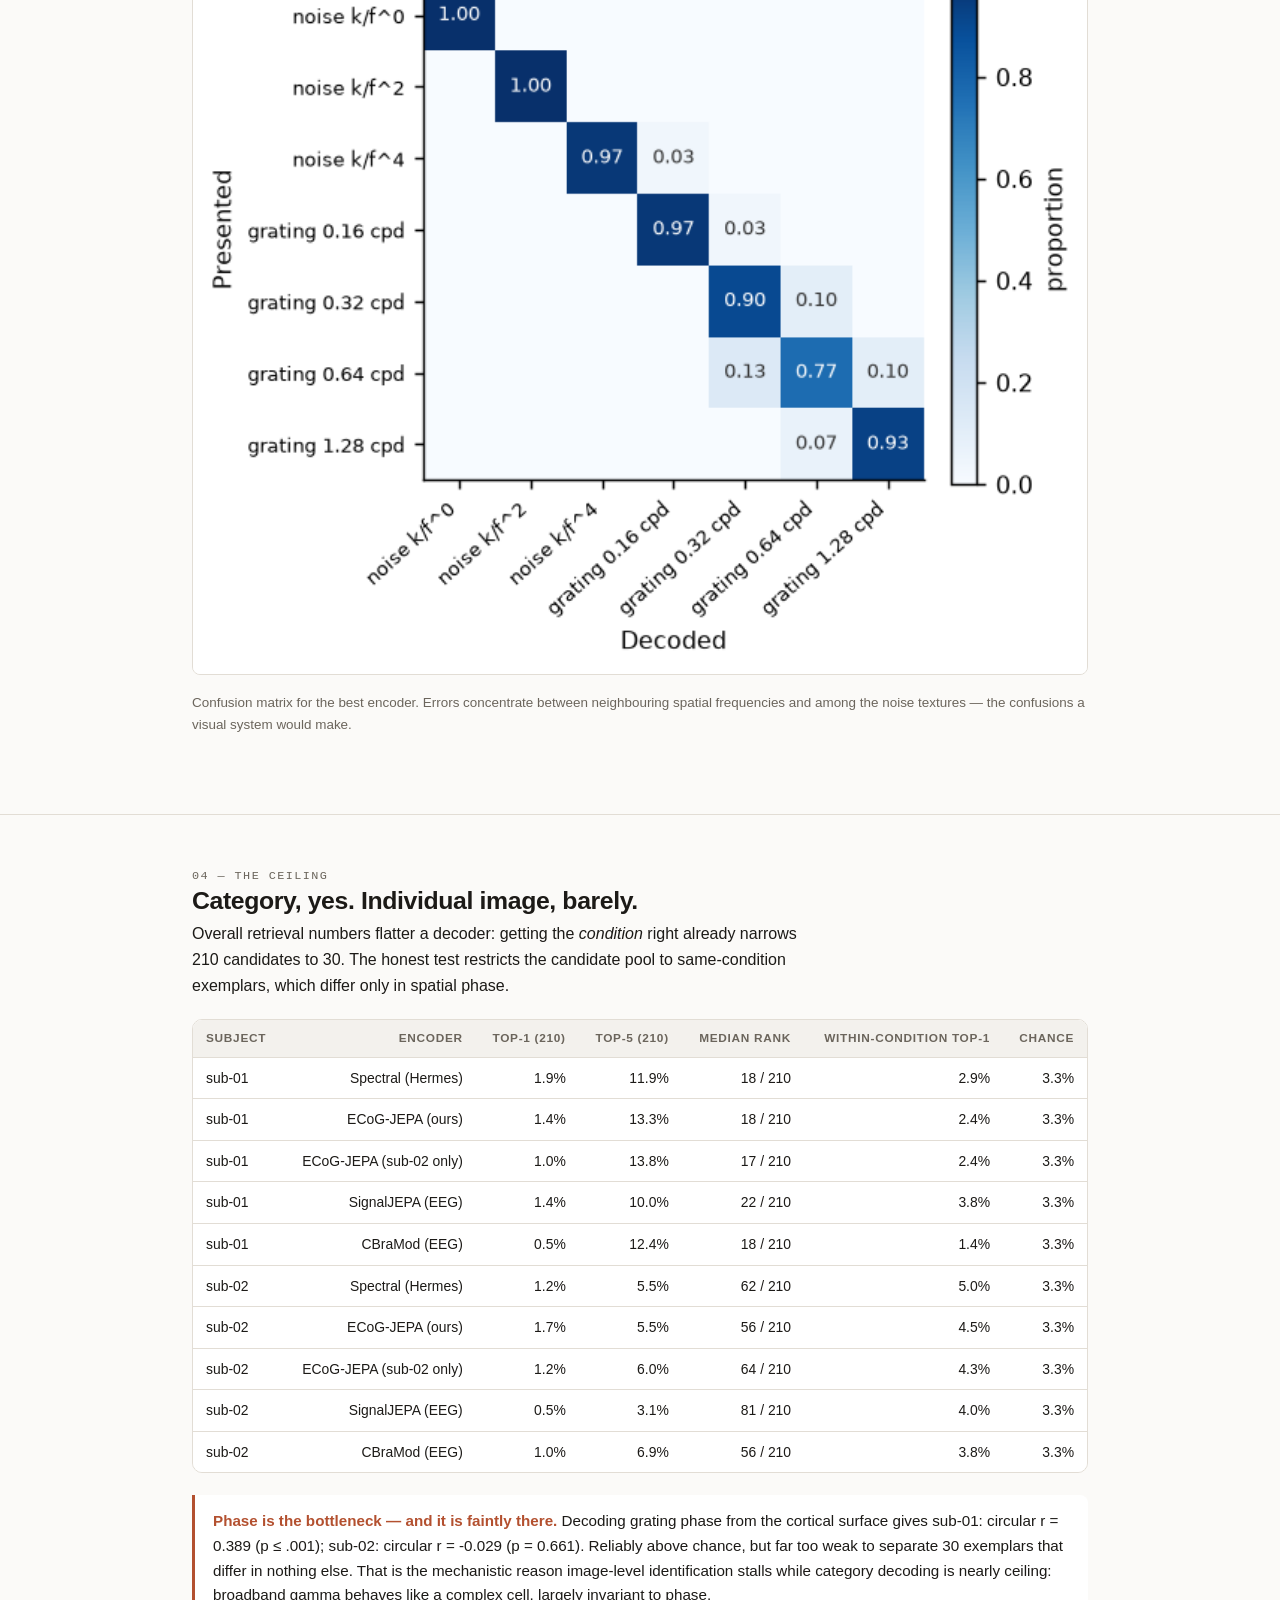
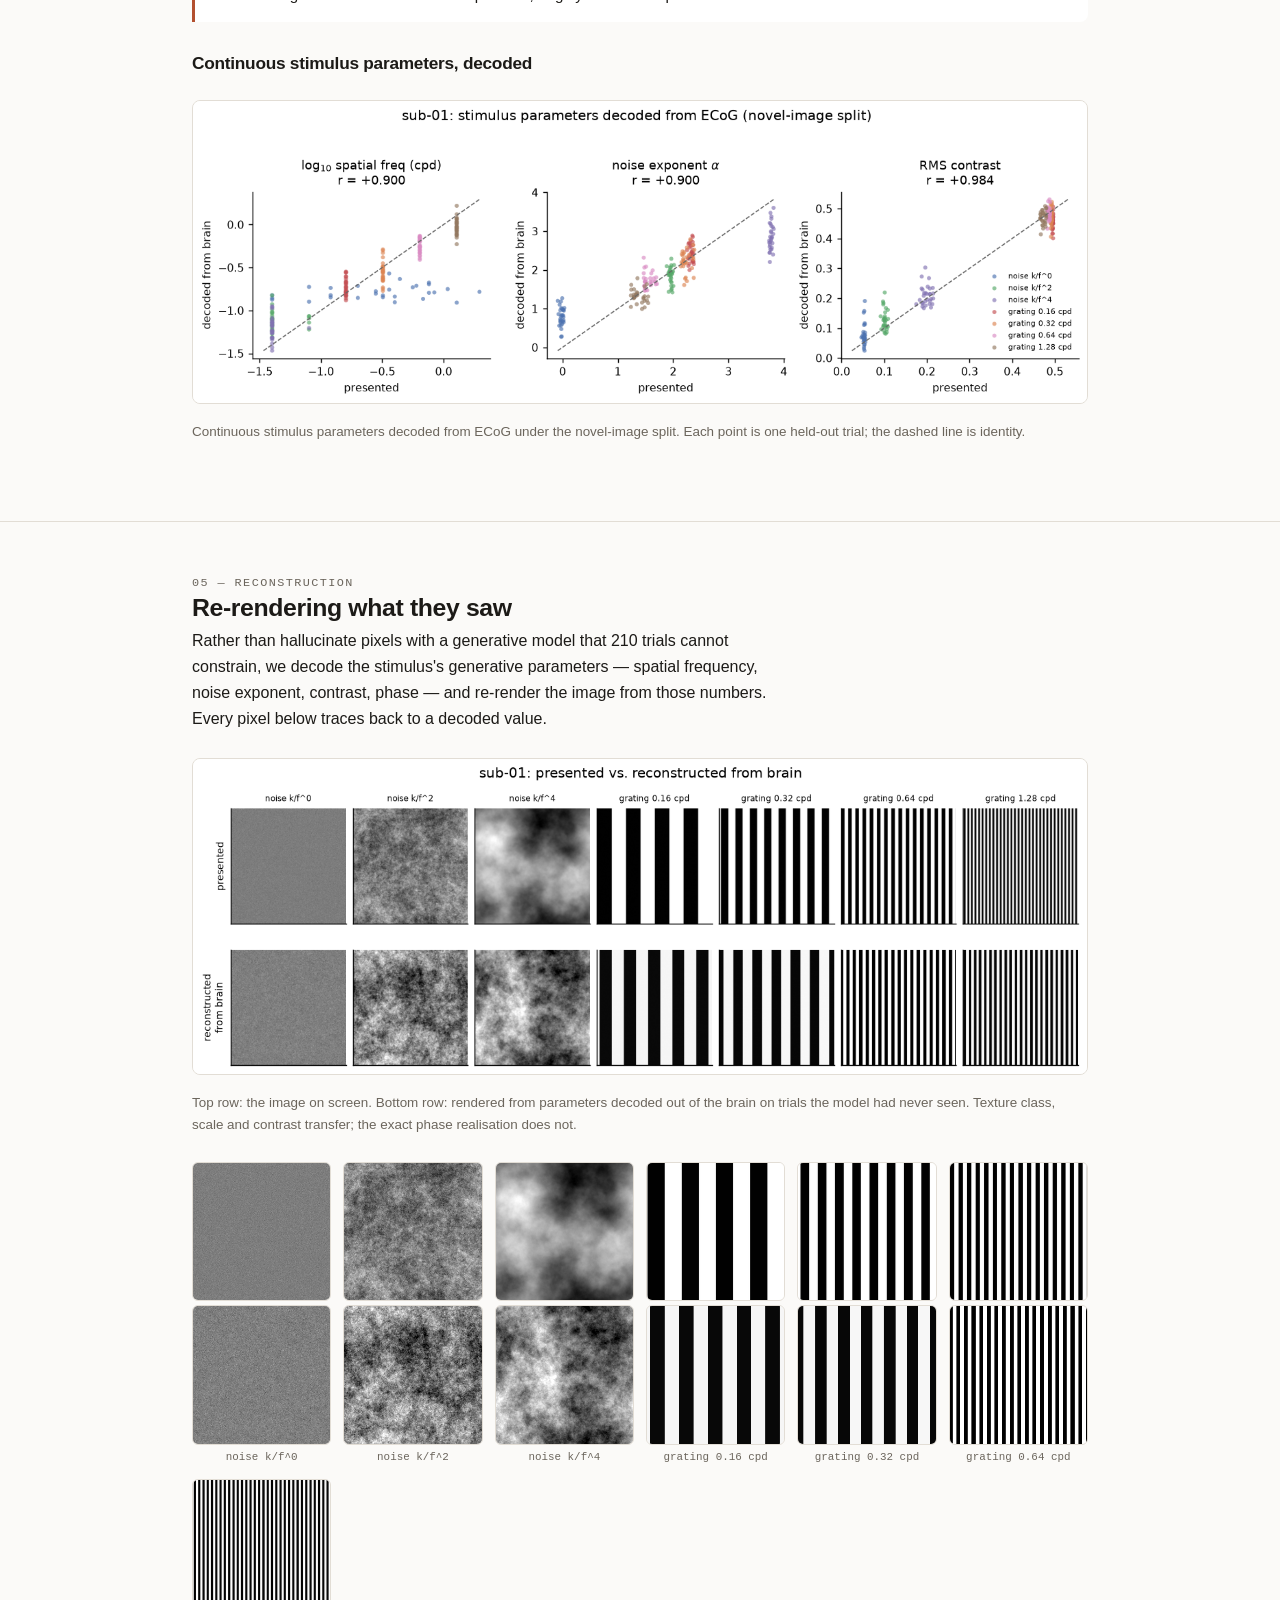
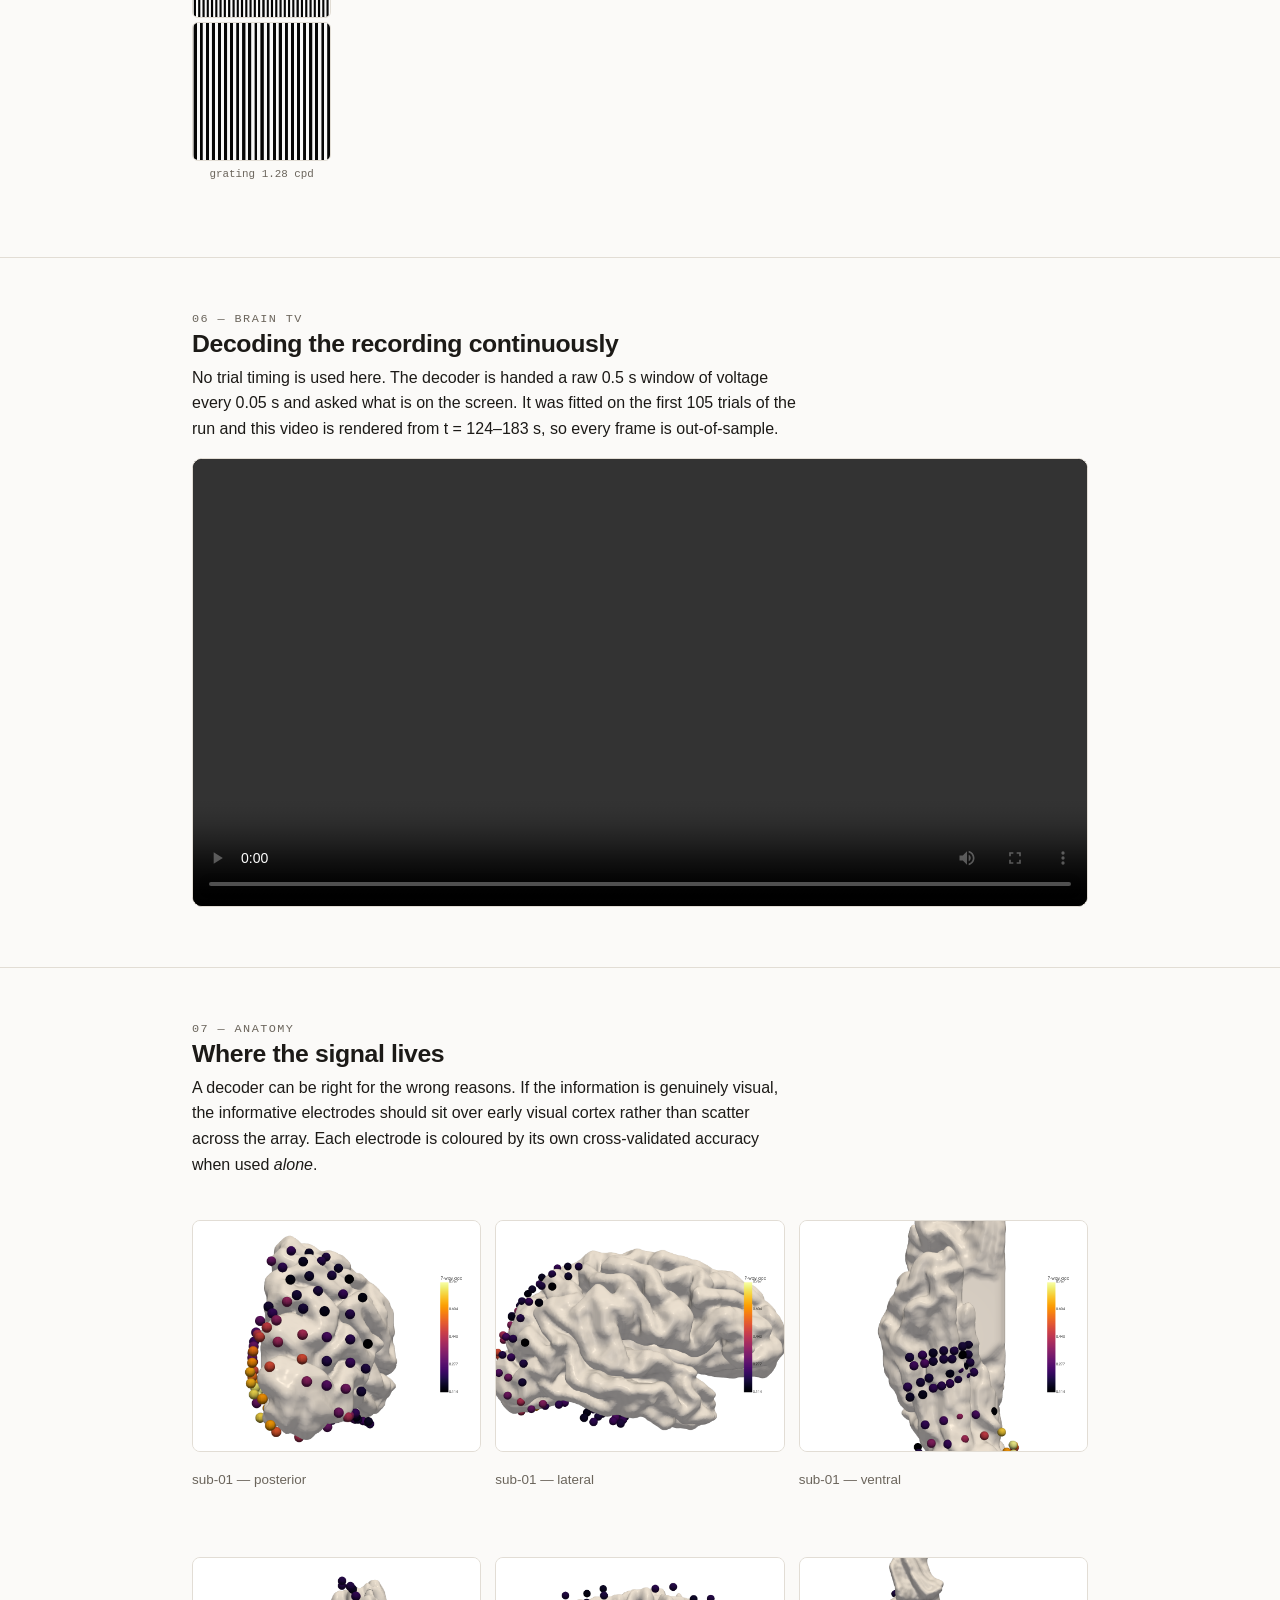
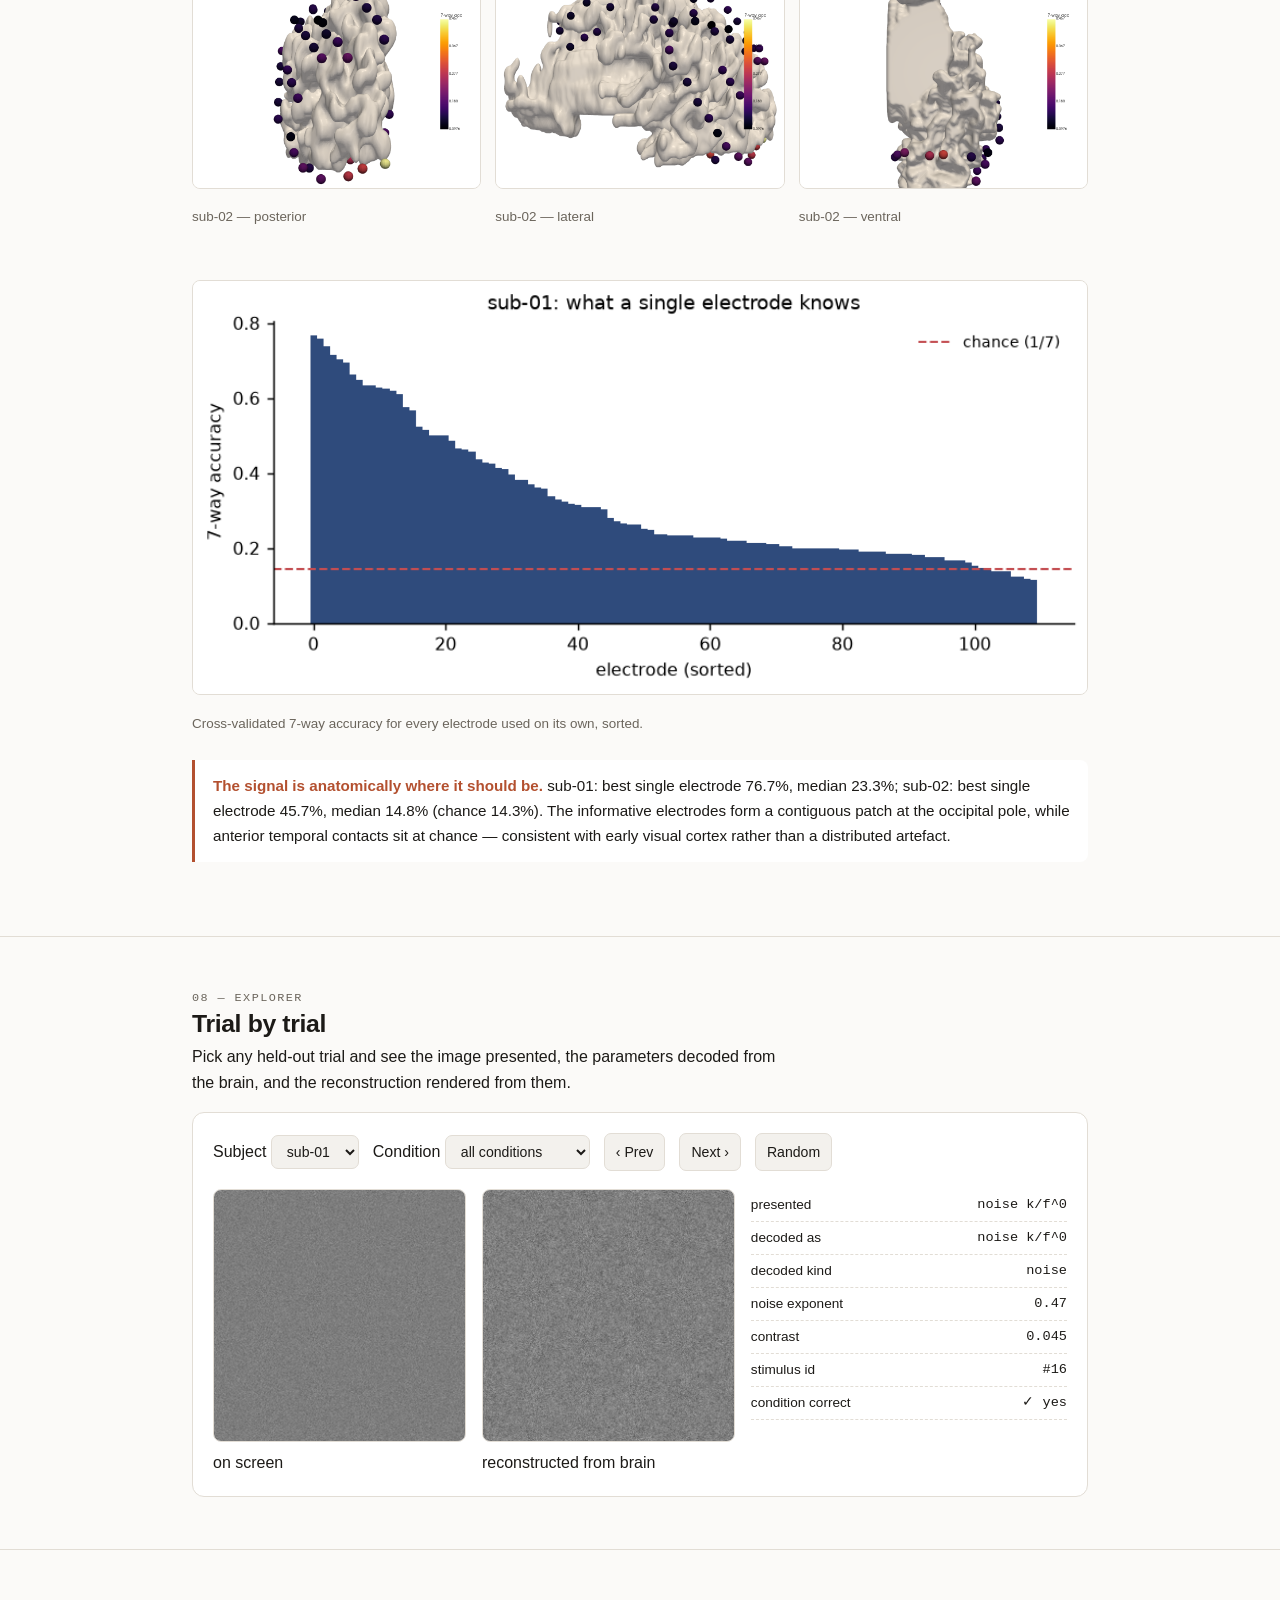
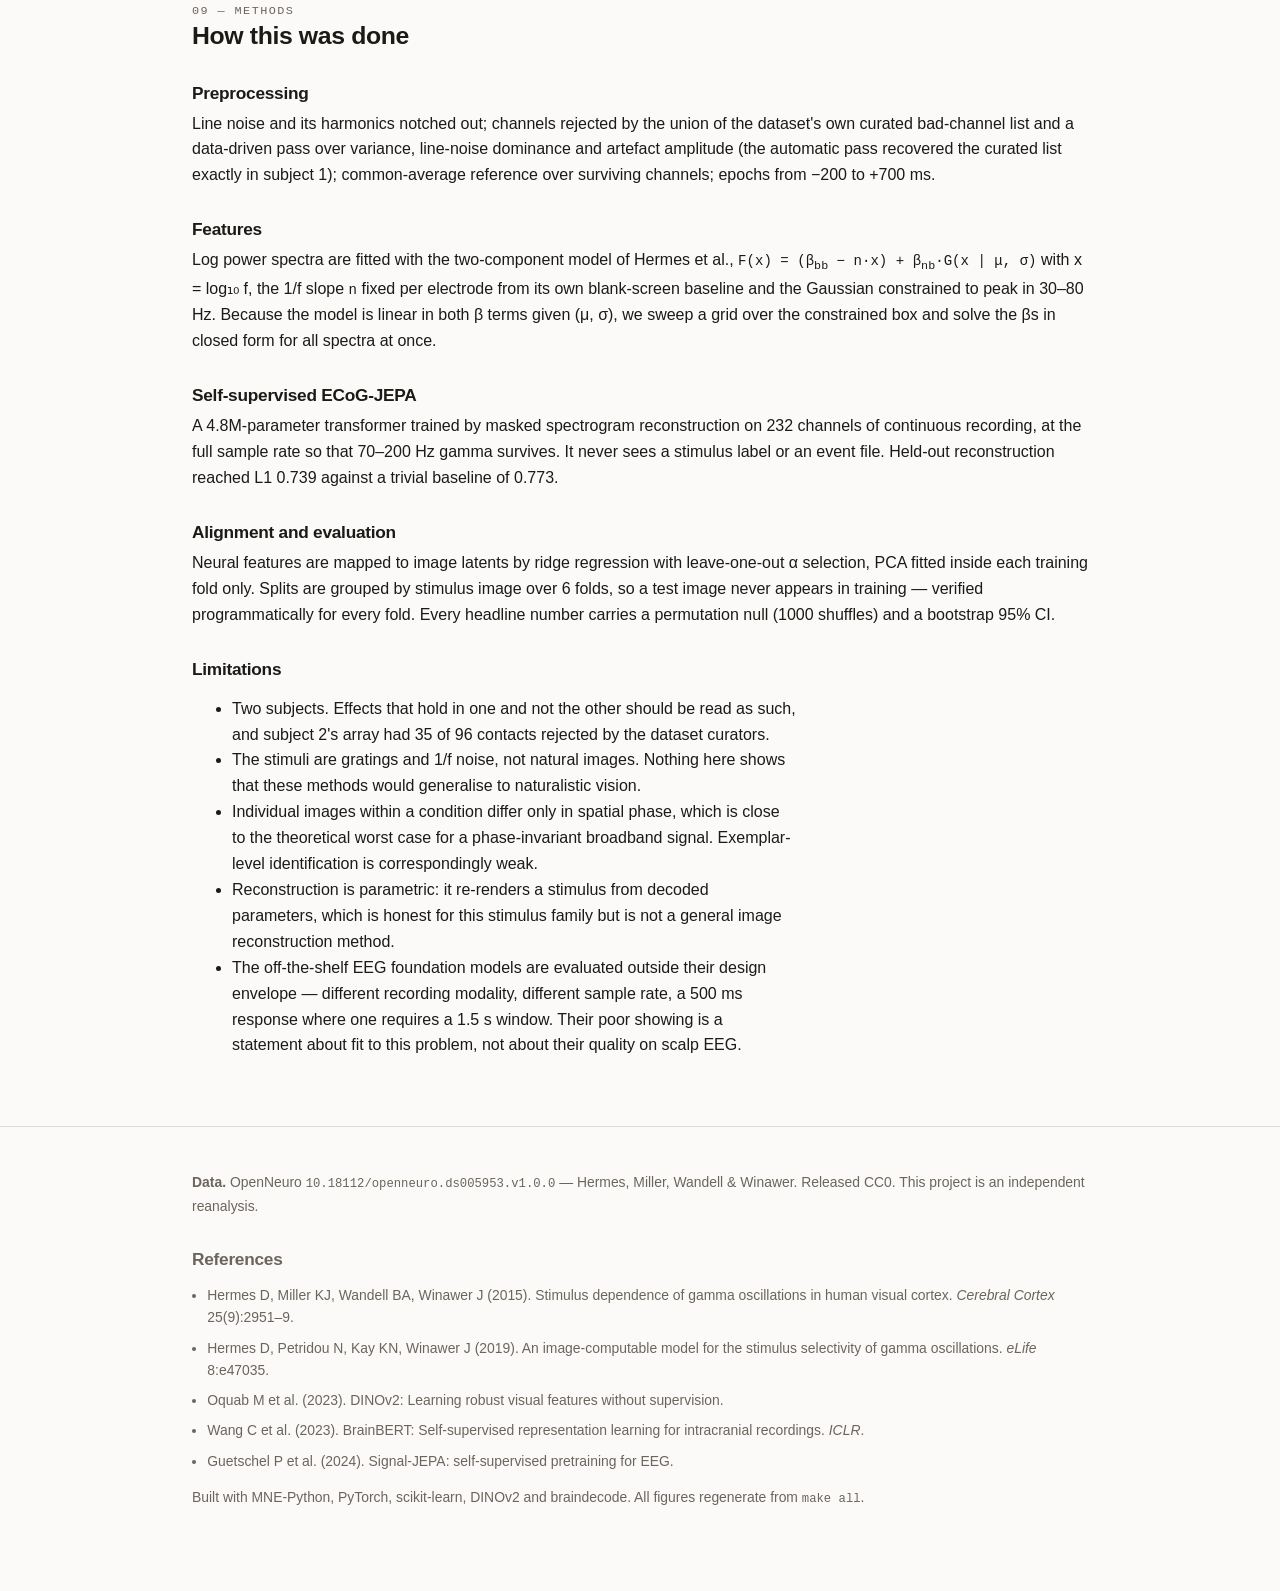
==== commit 01331b00: "Cross-subject transfer: ECoG-JEPA generalises to an unseen brain The sub-02-only checkpoint was pret" ====
--- a/site/public/index.html
+++ b/site/public/index.html
@@ -80,6 +80,7 @@
     <div class="table-scroll"><table id="encoderTable"></table></div>
     <figure id="encFig"></figure>
     <div class="callout warn" id="bandwidthNote"></div>
+    <div class="callout" id="transferNote"></div>
     <h3>Ridge regression vs the contrastive head</h3>
     <p>
       The brief calls for CLIP-style contrastive alignment. Run on identical folds and
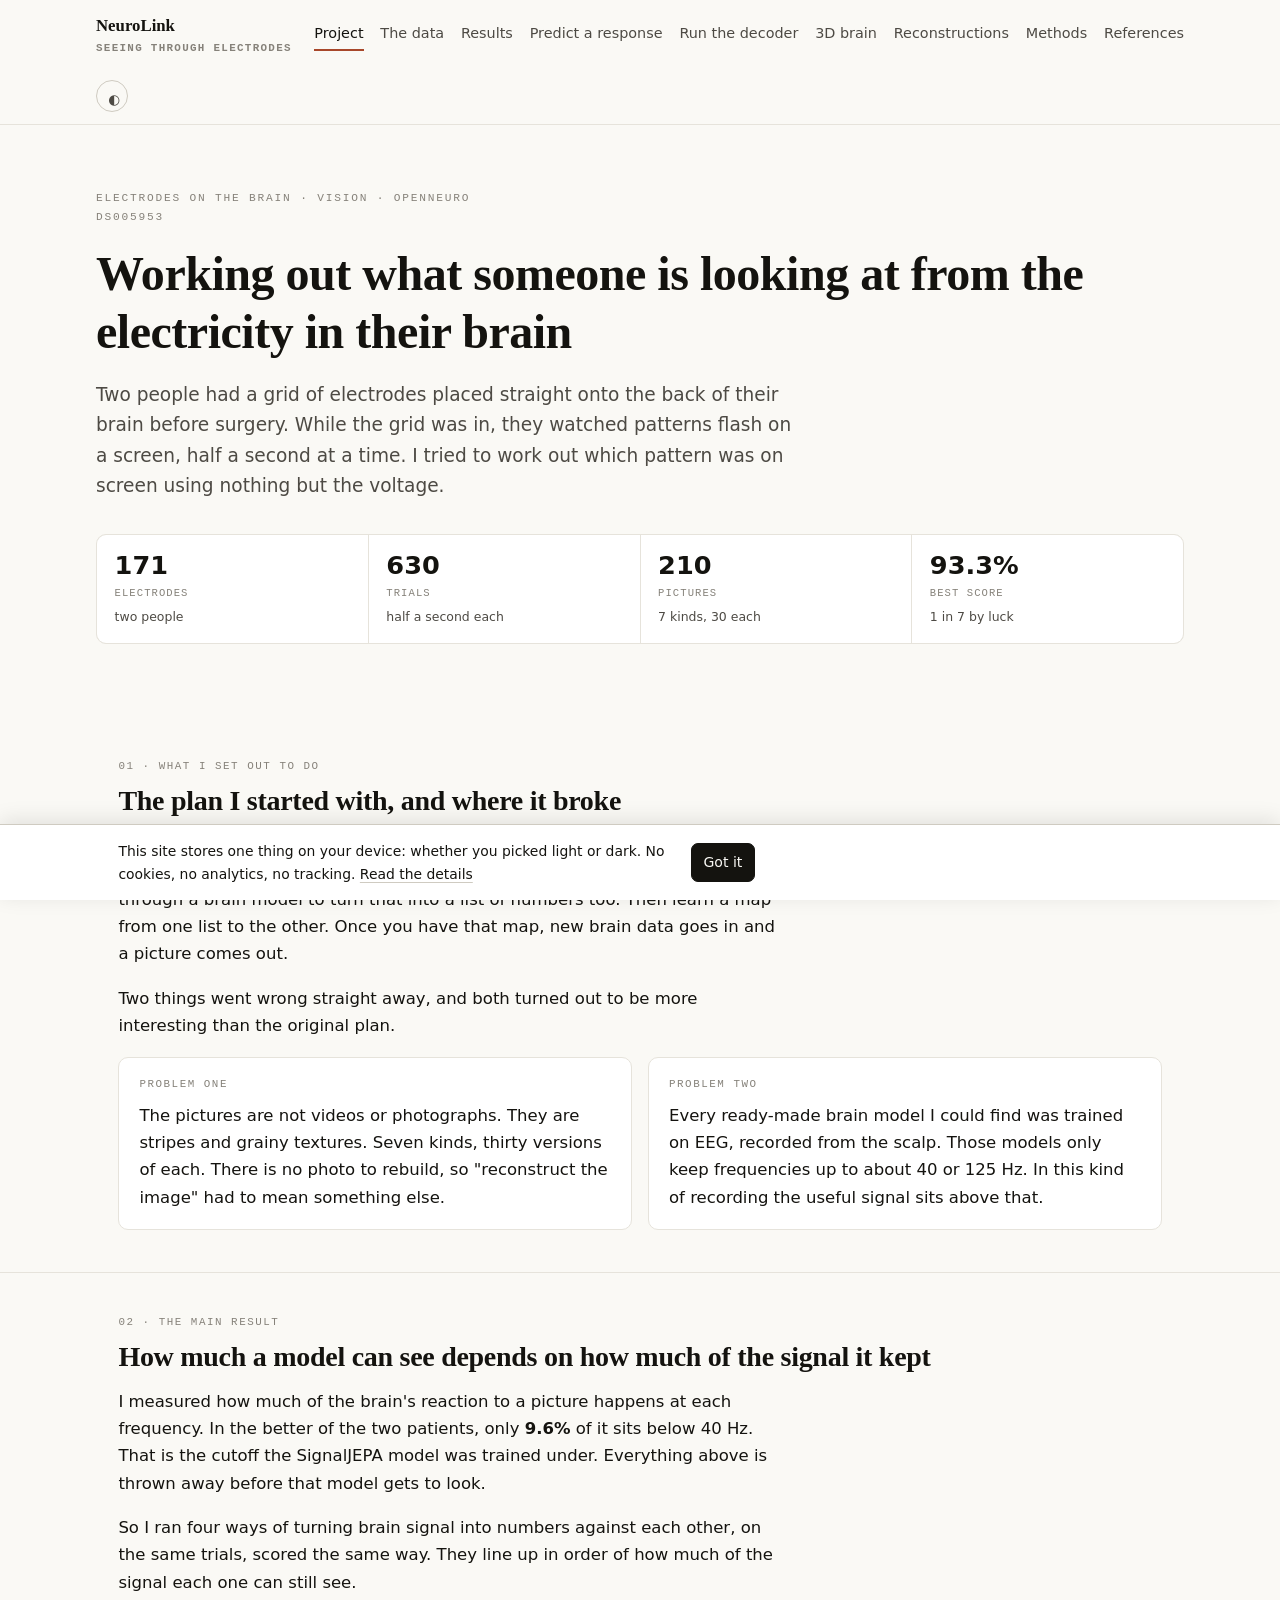
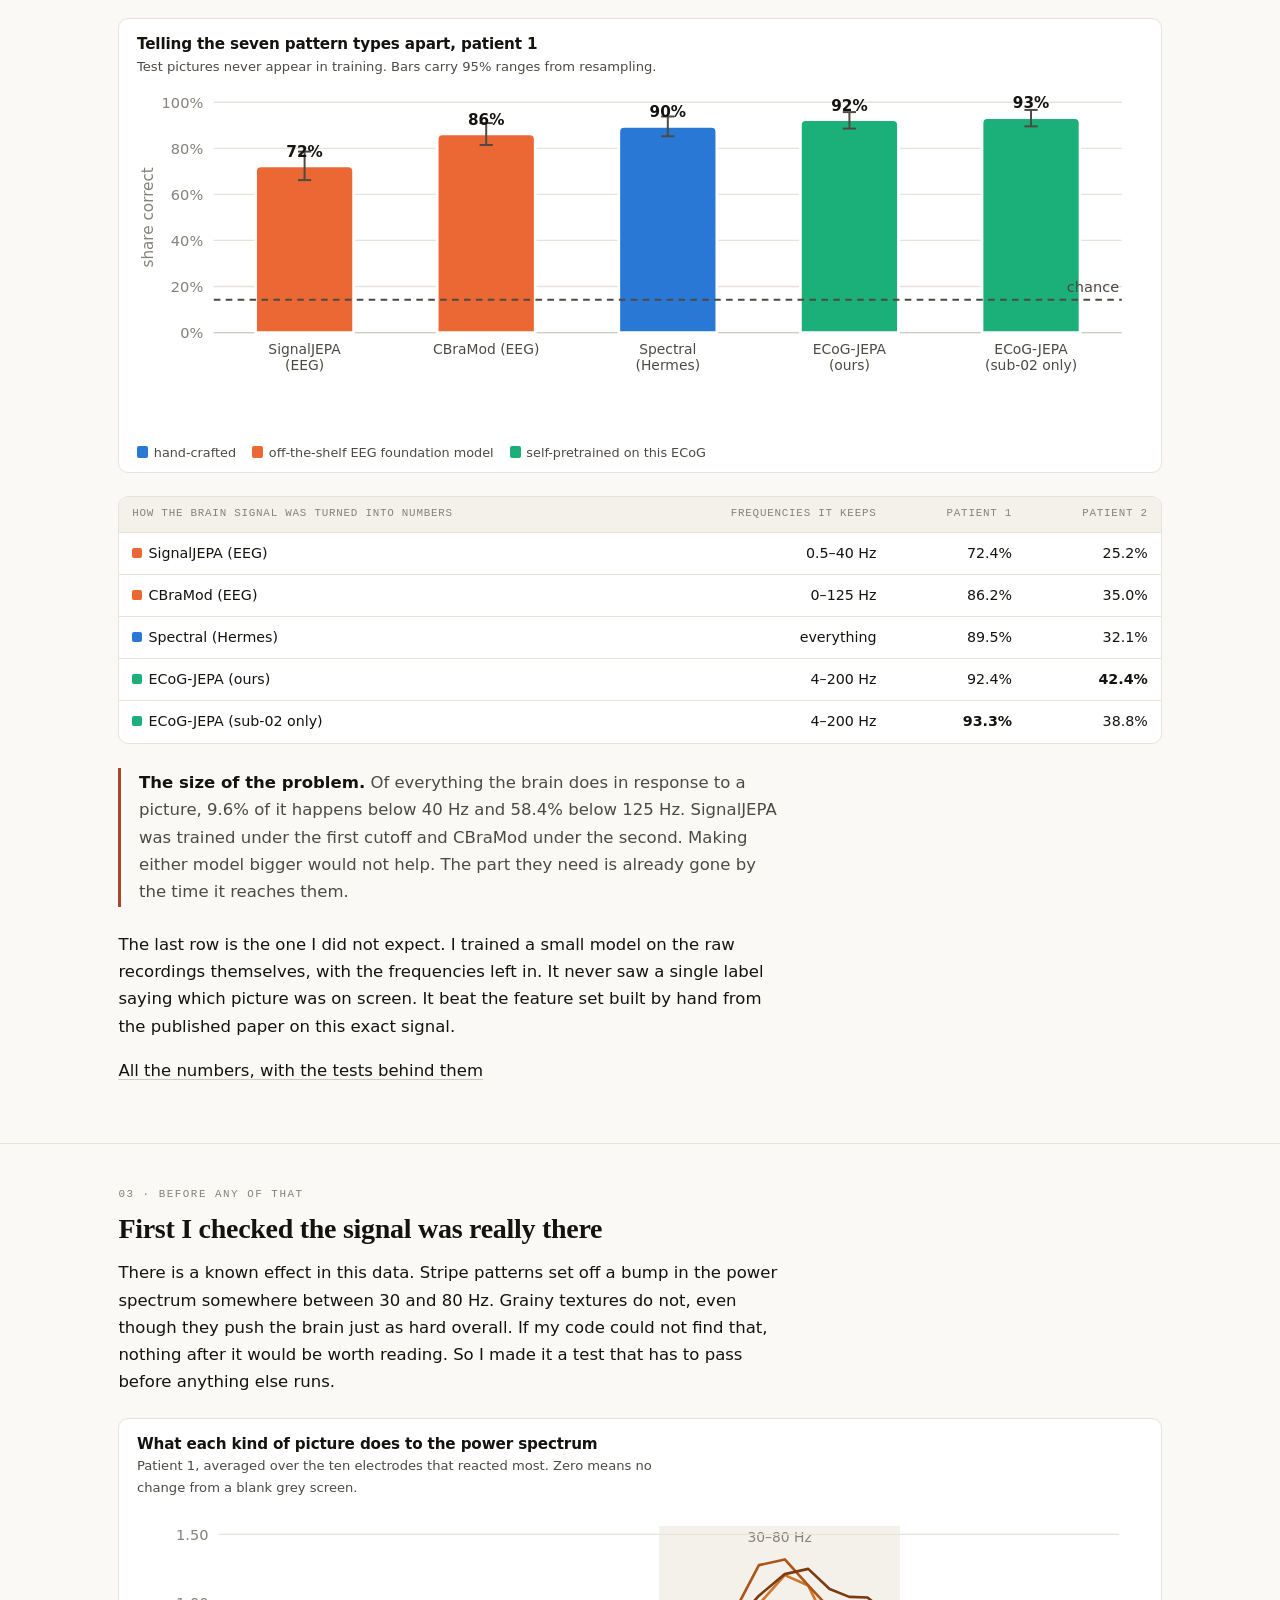
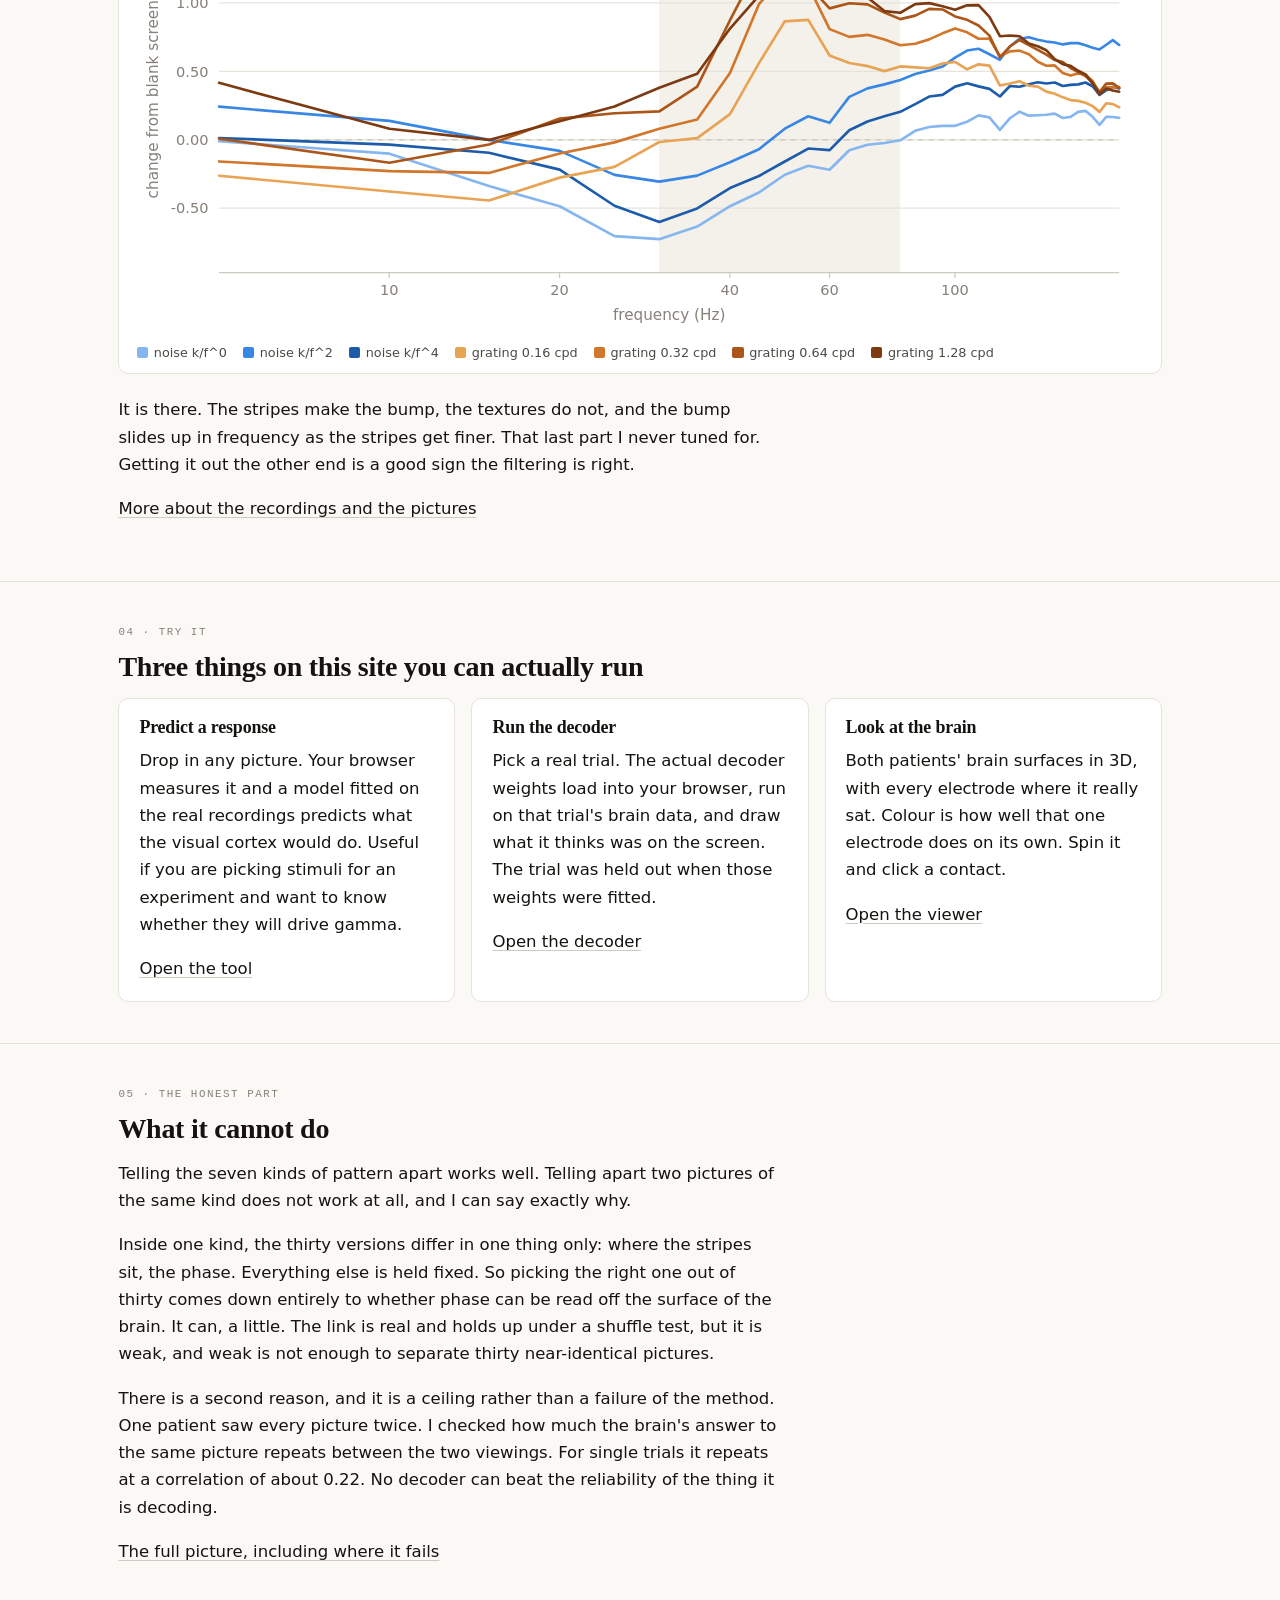
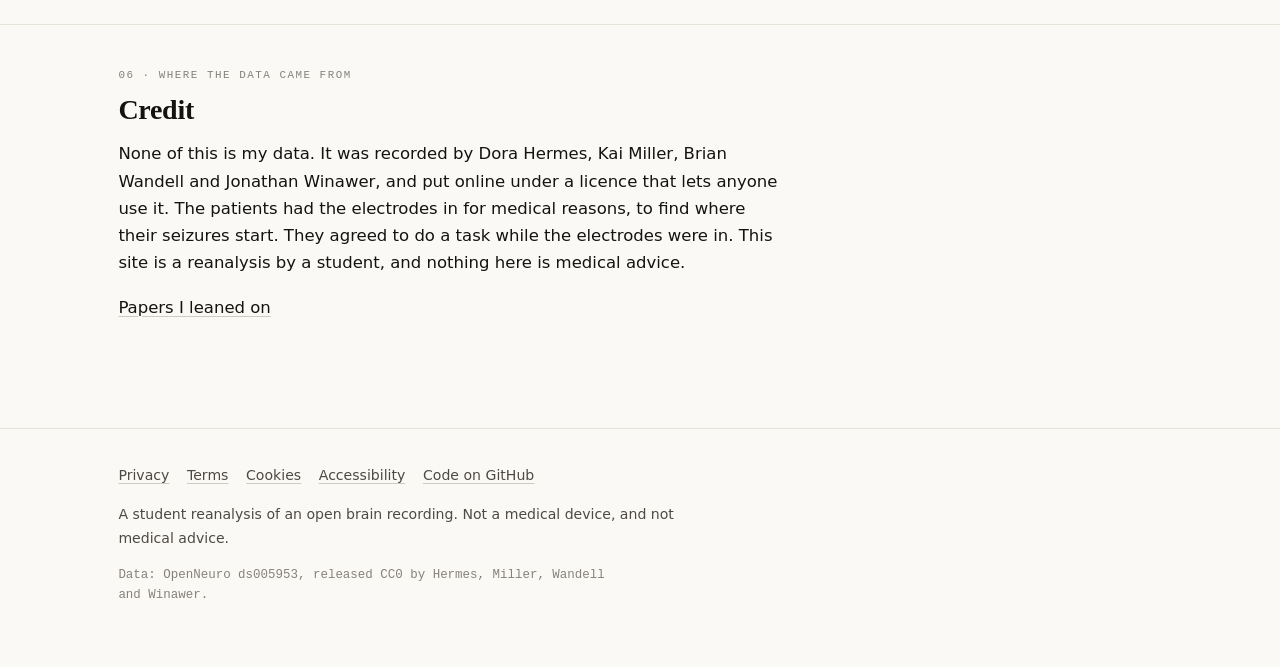
==== commit cce40024: "Rebuild the site: 13 pages, two working tools, a 3D viewer The old single page was a report. This is" ====
--- a/site/public/index.html
+++ b/site/public/index.html
@@ -3,203 +3,282 @@
 <head>
 <meta charset="utf-8">
 <meta name="viewport" content="width=device-width, initial-scale=1">
-<title>NeuroLink — Decoding Vision from Intracranial Brain Signals</title>
-<meta name="description" content="Reconstructing what a person was looking at from raw ECoG, and a head-to-head test of whether EEG foundation models can see what electrodes on the brain actually record.">
-<link rel="icon" href="data:image/svg+xml,<svg xmlns='http://www.w3.org/2000/svg' viewBox='0 0 100 100'><text y='.9em' font-size='90'>🧠</text></svg>">
-<link rel="stylesheet" href="styles.css">
+<title>NeuroLink · reading vision from electrodes on the brain</title>
+<meta name="description" content="I tried to work out what two people were looking at from electrodes resting on their visual cortex. Here is what came out, what did not, and a tool you can use on your own images.">
+<link rel="icon" href="data:image/svg+xml,<svg xmlns='http://www.w3.org/2000/svg' viewBox='0 0 100 100'><text y='.9em' font-size='88'>🧠</text></svg>">
+<link rel="stylesheet" href="assets/site.css">
 </head>
 <body>
-<button class="toggle" id="themeToggle" aria-label="Toggle colour theme">◐</button>
-
-<header class="hero">
-  <div class="wrap">
-    <div class="eyebrow">Intracranial EEG · Visual decoding · OpenNeuro ds005953</div>
-    <h1>Reading vision out of the human brain</h1>
-    <p class="lede">
-      Two people had electrode arrays placed directly on their visual cortex. They watched
-      gratings and noise patterns flash by, half a second each. This is what we could
-      recover from the raw voltage — and, just as importantly, what we could not.
-    </p>
-    <div class="split">
-      <div class="claim">
-        <h4>The pitch</h4>
-        <p>Embed videos with Meta's DINO. Embed brain signals with a brain foundation model.
-           Align the two latent spaces. Reconstruct what the person was seeing.</p>
-      </div>
-      <div class="reality">
-        <h4>What the data actually allows</h4>
-        <p>The stimuli are static gratings and noise, not video. And every off-the-shelf
-           "brain foundation model" is trained on scalp EEG, which cannot represent the
-           frequency band where this signal lives. Both facts became the experiment.</p>
+<main id="main">
+
+<div class="wrap hero">
+  <p class="eyebrow">Electrodes on the brain · Vision · OpenNeuro ds005953</p>
+  <h1>Working out what someone is looking at from the electricity in their brain</h1>
+  <p class="lede">
+    Two people had a grid of electrodes placed straight onto the back of their brain before
+    surgery. While the grid was in, they watched patterns flash on a screen, half a second at
+    a time. I tried to work out which pattern was on screen using nothing but the voltage.
+  </p>
+  <div class="stats" id="heroStats"></div>
+</div>
+
+<section>
+  <div class="wrap">
+    <p class="kicker">01 · What I set out to do</p>
+    <h2>The plan I started with, and where it broke</h2>
+    <p>
+      The idea I copied is popular and goes like this. Run the pictures through an image model
+      to turn each one into a list of numbers. Run the brain signal through a brain model to
+      turn that into a list of numbers too. Then learn a map from one list to the other. Once
+      you have that map, new brain data goes in and a picture comes out.
+    </p>
+    <p>
+      Two things went wrong straight away, and both turned out to be more interesting than the
+      original plan.
+    </p>
+    <div class="grid2">
+      <div class="card">
+        <p class="kicker">Problem one</p>
+        <p style="margin-bottom:0">
+          The pictures are not videos or photographs. They are stripes and grainy textures.
+          Seven kinds, thirty versions of each. There is no photo to rebuild, so
+          "reconstruct the image" had to mean something else.
+        </p>
+      </div>
+      <div class="card">
+        <p class="kicker">Problem two</p>
+        <p style="margin-bottom:0">
+          Every ready-made brain model I could find was trained on EEG, recorded from the
+          scalp. Those models only keep frequencies up to about 40 or 125 Hz. In this kind of
+          recording the useful signal sits above that.
+        </p>
       </div>
     </div>
-    <div class="stats" id="heroStats"></div>
-  </div>
-</header>
-
-<section id="data">
-  <div class="wrap">
-    <div class="section-num">01 — THE RECORDING</div>
-    <h2>What was measured</h2>
-    <p id="dataPara"></p>
-    <div class="table-scroll"><table id="subjTable"></table></div>
-    <h3>The stimulus set, measured from pixels rather than trusted from a label</h3>
-    <p>Every image was characterised by its own Fourier statistics, so the reconstruction
-       target is verifiable rather than assumed. The recovered parameters match the
-       dataset's documentation exactly.</p>
-    <div class="table-scroll"><table id="stimTable"></table></div>
-    <div class="callout" id="phaseNote"></div>
-  </div>
-</section>
-
-<section id="replication">
-  <div class="wrap">
-    <div class="section-num">02 — THE GATE</div>
-    <h2>First, does the preprocessing reproduce known physiology?</h2>
-    <p>
-      Before any decoding claim is worth making, the pipeline has to recover an effect that
-      is already established. Hermes et al. showed that gratings drive a <em>narrowband
-      gamma oscillation</em> — a genuine spectral bump around 30–80 Hz — while noise patterns
-      drive broadband elevation with no peak at all. If our preprocessing cannot see that,
-      nothing downstream is trustworthy.
-    </p>
-    <figure id="spectraFig"></figure>
-    <div class="callout" id="replNote"></div>
-  </div>
-</section>
-
-<section id="encoders">
-  <div class="wrap">
-    <div class="section-num">03 — THE EXPERIMENT</div>
-    <h2>Three ways to encode a brain signal</h2>
-    <p>
-      The brief calls for a "brain foundation model." We ran three families head to head,
-      each mapped into DINOv2's image space by cross-validated ridge regression, and let
-      the comparison be the result.
-    </p>
-    <div class="table-scroll"><table id="encoderTable"></table></div>
-    <figure id="encFig"></figure>
-    <div class="callout warn" id="bandwidthNote"></div>
-    <div class="callout" id="transferNote"></div>
-    <h3>Ridge regression vs the contrastive head</h3>
-    <p>
-      The brief calls for CLIP-style contrastive alignment. Run on identical folds and
-      features, it comes out roughly level with plain ridge regression — better for some
-      encoders, worse for others. Note the two are not perfectly comparable: ridge predicts
-      into DINOv2's own space, while the contrastive head is evaluated inside a 128-d space
-      it was trained to make matching easy in.
-    </p>
-    <div class="table-scroll"><table id="contrastiveTable"></table></div>
-
-    <h3>Where the confusions fall</h3>
-    <figure id="confusionFig"></figure>
-  </div>
-</section>
-
-<section id="limits">
-  <div class="wrap">
-    <div class="section-num">04 — THE CEILING</div>
-    <h2>Category, yes. Individual image, barely.</h2>
-    <p>
-      Overall retrieval numbers flatter a decoder: getting the <em>condition</em> right
-      already narrows 210 candidates to 30. The honest test restricts the candidate pool to
-      same-condition exemplars, which differ only in spatial phase.
-    </p>
-    <div class="table-scroll"><table id="withinTable"></table></div>
-    <div class="callout" id="phaseFinding"></div>
-    <h3>Continuous stimulus parameters, decoded</h3>
-    <figure id="paramsFig"></figure>
-  </div>
-</section>
-
-<section id="recon">
-  <div class="wrap">
-    <div class="section-num">05 — RECONSTRUCTION</div>
-    <h2>Re-rendering what they saw</h2>
-    <p>
-      Rather than hallucinate pixels with a generative model that 210 trials cannot
-      constrain, we decode the stimulus's generative parameters — spatial frequency, noise
-      exponent, contrast, phase — and re-render the image from those numbers. Every pixel
-      below traces back to a decoded value.
-    </p>
-    <figure id="galleryFig"></figure>
-    <div class="gallery" id="galleryGrid"></div>
-  </div>
-</section>
-
-<section id="braintv">
-  <div class="wrap">
-    <div class="section-num">06 — BRAIN TV</div>
-    <h2>Decoding the recording continuously</h2>
-    <p id="braintvPara"></p>
-    <div id="braintvHolder"></div>
-  </div>
-</section>
-
-<section id="anatomy">
-  <div class="wrap">
-    <div class="section-num">07 — ANATOMY</div>
-    <h2>Where the signal lives</h2>
-    <p>
-      A decoder can be right for the wrong reasons. If the information is genuinely visual,
-      the informative electrodes should sit over early visual cortex rather than scatter
-      across the array. Each electrode is coloured by its own cross-validated accuracy when
-      used <em>alone</em>.
-    </p>
-    <div class="brains" id="brainFigs"></div>
-    <figure id="electrodeProfileFig"></figure>
-    <div class="callout" id="anatNote"></div>
-  </div>
-</section>
-
-<section id="explorer">
-  <div class="wrap">
-    <div class="section-num">08 — EXPLORER</div>
-    <h2>Trial by trial</h2>
-    <p>Pick any held-out trial and see the image presented, the parameters decoded from the
-       brain, and the reconstruction rendered from them.</p>
-    <div class="explorer">
-      <div class="controls">
-        <label>Subject <select id="expSub"></select></label>
-        <label>Condition <select id="expCond"></select></label>
-        <button id="expPrev">‹ Prev</button>
-        <button id="expNext">Next ›</button>
-        <button id="expRandom">Random</button>
-      </div>
-      <div class="trialview" id="expView"></div>
+  </div>
+</section>
+
+<section>
+  <div class="wrap">
+    <p class="kicker">02 · The main result</p>
+    <h2>How much a model can see depends on how much of the signal it kept</h2>
+    <p>
+      I measured how much of the brain's reaction to a picture happens at each frequency. In
+      the better of the two patients, only <b id="bwBelow40">about a tenth</b> of it sits
+      below 40 Hz. That is the cutoff the SignalJEPA model was trained under. Everything above
+      is thrown away before that model gets to look.
+    </p>
+    <p>
+      So I ran four ways of turning brain signal into numbers against each other, on the same
+      trials, scored the same way. They line up in order of how much of the signal each one
+      can still see.
+    </p>
+    <div class="chart" id="encChart"></div>
+    <div class="tscroll"><table id="encTable"></table></div>
+    <p class="note flag" id="bwNote"></p>
+    <p>
+      The last row is the one I did not expect. I trained a small model on the raw recordings
+      themselves, with the frequencies left in. It never saw a single label saying which
+      picture was on screen. It beat the feature set built by hand from the published paper on
+      this exact signal.
+    </p>
+    <p>
+      <a href="results.html">All the numbers, with the tests behind them</a>
+    </p>
+  </div>
+</section>
+
+<section>
+  <div class="wrap">
+    <p class="kicker">03 · Before any of that</p>
+    <h2>First I checked the signal was really there</h2>
+    <p>
+      There is a known effect in this data. Stripe patterns set off a bump in the power
+      spectrum somewhere between 30 and 80 Hz. Grainy textures do not, even though they push
+      the brain just as hard overall. If my code could not find that, nothing after it would
+      be worth reading. So I made it a test that has to pass before anything else runs.
+    </p>
+    <div class="chart" id="spectraChart"></div>
+    <p>
+      It is there. The stripes make the bump, the textures do not, and the bump slides up in
+      frequency as the stripes get finer. That last part I never tuned for. Getting it out the
+      other end is a good sign the filtering is right.
+    </p>
+    <p><a href="data.html">More about the recordings and the pictures</a></p>
+  </div>
+</section>
+
+<section>
+  <div class="wrap">
+    <p class="kicker">04 · Try it</p>
+    <h2>Three things on this site you can actually run</h2>
+    <div class="grid3">
+      <div class="card">
+        <h3 style="margin-top:0">Predict a response</h3>
+        <p>
+          Drop in any picture. Your browser measures it and a model fitted on the real
+          recordings predicts what the visual cortex would do. Useful if you are picking
+          stimuli for an experiment and want to know whether they will drive gamma.
+        </p>
+        <p style="margin-bottom:0"><a href="analyse.html">Open the tool</a></p>
+      </div>
+      <div class="card">
+        <h3 style="margin-top:0">Run the decoder</h3>
+        <p>
+          Pick a real trial. The actual decoder weights load into your browser, run on that
+          trial's brain data, and draw what it thinks was on the screen. The trial was held
+          out when those weights were fitted.
+        </p>
+        <p style="margin-bottom:0"><a href="decode.html">Open the decoder</a></p>
+      </div>
+      <div class="card">
+        <h3 style="margin-top:0">Look at the brain</h3>
+        <p>
+          Both patients' brain surfaces in 3D, with every electrode where it really sat.
+          Colour is how well that one electrode does on its own. Spin it and click a contact.
+        </p>
+        <p style="margin-bottom:0"><a href="brain.html">Open the viewer</a></p>
+      </div>
     </div>
   </div>
 </section>
 
-<section id="methods">
-  <div class="wrap">
-    <div class="section-num">09 — METHODS</div>
-    <h2>How this was done</h2>
-    <div id="methodsBody"></div>
-    <h3>Limitations</h3>
-    <ul id="limitations"></ul>
-  </div>
-</section>
-
-<footer>
-  <div class="wrap">
-    <p><strong>Data.</strong> OpenNeuro <span class="mono" id="dsdoi"></span> — Hermes, Miller,
-      Wandell &amp; Winawer. Released CC0. This project is an independent reanalysis.</p>
-    <h3>References</h3>
-    <ul class="refs">
-      <li>Hermes D, Miller KJ, Wandell BA, Winawer J (2015). Stimulus dependence of gamma
-        oscillations in human visual cortex. <em>Cerebral Cortex</em> 25(9):2951–9.</li>
-      <li>Hermes D, Petridou N, Kay KN, Winawer J (2019). An image-computable model for the
-        stimulus selectivity of gamma oscillations. <em>eLife</em> 8:e47035.</li>
-      <li>Oquab M et al. (2023). DINOv2: Learning robust visual features without supervision.</li>
-      <li>Wang C et al. (2023). BrainBERT: Self-supervised representation learning for
-        intracranial recordings. <em>ICLR</em>.</li>
-      <li>Guetschel P et al. (2024). Signal-JEPA: self-supervised pretraining for EEG.</li>
-    </ul>
-    <p id="builtline"></p>
-  </div>
-</footer>
-
-<script src="app.js"></script>
+<section>
+  <div class="wrap">
+    <p class="kicker">05 · The honest part</p>
+    <h2>What it cannot do</h2>
+    <p>
+      Telling the seven kinds of pattern apart works well. Telling apart two pictures of the
+      same kind does not work at all, and I can say exactly why.
+    </p>
+    <p>
+      Inside one kind, the thirty versions differ in one thing only: where the stripes sit,
+      the phase. Everything else is held fixed. So picking the right one out of thirty comes
+      down entirely to whether phase can be read off the surface of the brain. It can, a
+      little. The link is real and holds up under a shuffle test, but it is weak, and weak is
+      not enough to separate thirty near-identical pictures.
+    </p>
+    <p>
+      There is a second reason, and it is a ceiling rather than a failure of the method. One
+      patient saw every picture twice. I checked how much the brain's answer to the same
+      picture repeats between the two viewings. For single trials it repeats at a correlation
+      of about 0.22. No decoder can beat the reliability of the thing it is decoding.
+    </p>
+    <p><a href="results.html#limits">The full picture, including where it fails</a></p>
+  </div>
+</section>
+
+<section>
+  <div class="wrap">
+    <p class="kicker">06 · Where the data came from</p>
+    <h2>Credit</h2>
+    <p>
+      None of this is my data. It was recorded by Dora Hermes, Kai Miller, Brian Wandell and
+      Jonathan Winawer, and put online under a licence that lets anyone use it. The patients
+      had the electrodes in for medical reasons, to find where their seizures start. They
+      agreed to do a task while the electrodes were in. This site is a reanalysis by a
+      student, and nothing here is medical advice.
+    </p>
+    <p><a href="references.html">Papers I leaned on</a></p>
+  </div>
+</section>
+
+</main>
+
+<script type="module">
+import { mountChrome, loadJSON, el, pct, fmt, condColor, famColor, cssVar } from "./assets/shell.js";
+import { barChart, lineChart } from "./assets/charts.js";
+mountChrome("index.html");
+
+const R = await loadJSON("results.json");
+const SP = await loadJSON("spectra.json");
+
+/* hero numbers */
+const subs = Object.values(R.dataset.subjects);
+const chans = subs.reduce((a, s) => a + s.n_good_channels, 0);
+const trials = subs.reduce((a, s) => a + s.trials_per_run * s.runs.length, 0);
+let best = null;
+for (const [sub, s] of Object.entries(R.alignment.subjects))
+  for (const [, e] of Object.entries(s.encoders))
+    if (!best || e.condition.accuracy > best.a) best = { a: e.condition.accuracy, sub };
+document.getElementById("heroStats").replaceChildren(
+  el("div", { class: "stat" }, el("b", {}, String(chans)), el("span", {}, "electrodes"), el("em", {}, "two people")),
+  el("div", { class: "stat" }, el("b", {}, String(trials)), el("span", {}, "trials"), el("em", {}, "half a second each")),
+  el("div", { class: "stat" }, el("b", {}, String(R.dataset.n_images - 1)), el("span", {}, "pictures"), el("em", {}, "7 kinds, 30 each")),
+  el("div", { class: "stat" }, el("b", {}, pct(best.a, 1)), el("span", {}, "best score"), el("em", {}, "1 in 7 by luck")));
+
+/* bandwidth number */
+const bw = Object.values(R.encoders_manifest || {}).map(v => v.bandwidth).find(Boolean);
+if (bw) {
+  document.getElementById("bwBelow40").textContent = pct(bw.frac_below_40Hz, 1);
+  document.getElementById("bwNote").innerHTML =
+    `<strong>The size of the problem.</strong> Of everything the brain does in response to a
+     picture, ${pct(bw.frac_below_40Hz, 1)} of it happens below 40 Hz and ${pct(bw.frac_below_125Hz, 1)}
+     below 125 Hz. SignalJEPA was trained under the first cutoff and CBraMod under the second.
+     Making either model bigger would not help. The part they need is already gone by the time
+     it reaches them.`;
+}
+
+/* encoder comparison */
+const sub = "sub-01";
+const encs = R.alignment.subjects[sub].encoders;
+const order = ["signal_jepa", "cbramod", "spectral", "ecogjepa_all", "ecogjepa_sub-02"];
+const series = order.filter(k => encs[k]).map(k => ({
+  label: encs[k].label, value: encs[k].condition.accuracy,
+  ci: encs[k].condition.ci, color: famColor(encs[k].family),
+  note: encs[k].family.split(": ")[1],
+}));
+barChart(document.getElementById("encChart"), {
+  title: "Telling the seven pattern types apart, patient 1",
+  sub: "Test pictures never appear in training. Bars carry 95% ranges from resampling.",
+  series, chance: 1 / 7, yLabel: "share correct",
+  fmt: v => (v * 100).toFixed(0) + "%", max: 1.0,
+});
+document.getElementById("encChart").append(el("div", { class: "legend" },
+  ["A: hand-crafted", "B: off-the-shelf EEG foundation model", "C: self-pretrained on this ECoG"]
+    .map(f => el("span", {}, el("i", { style: `background:${famColor(f)}` }),
+      f.split(": ")[1]))));
+
+/* encoder table */
+const subsList = Object.keys(R.alignment.subjects);
+const head = el("thead", {}, el("tr", {},
+  el("th", {}, "How the brain signal was turned into numbers"),
+  el("th", {}, "Frequencies it keeps"),
+  ...subsList.map(s2 => el("th", {}, s2.replace("sub-0", "patient ")))));
+const bandOf = { "signal_jepa": "0.5\u201340 Hz", "cbramod": "0\u2013125 Hz",
+                 "spectral": "everything", "ecogjepa_all": "4\u2013200 Hz",
+                 "ecogjepa_sub-02": "4\u2013200 Hz" };
+const body = el("tbody", {}, order.filter(k => encs[k]).map(k => {
+  const any = encs[k];
+  const bests = subsList.map(s2 => Math.max(...Object.values(R.alignment.subjects[s2].encoders).map(e => e.condition.accuracy)));
+  return el("tr", {},
+    el("td", {}, el("span", { class: "swatch", style: `background:${famColor(any.family)}` }), any.label),
+    el("td", {}, bandOf[k] || "n/a"),
+    ...subsList.map((s2, i) => {
+      const e2 = R.alignment.subjects[s2].encoders[k];
+      if (!e2) return el("td", {}, "n/a");
+      return el("td", { class: e2.condition.accuracy === bests[i] ? "best" : null }, pct(e2.condition.accuracy, 1));
+    }));
+}));
+document.getElementById("encTable").replaceChildren(head, body);
+
+/* spectra */
+function drawSpectra() {
+  const d = SP["sub-01"];
+  const labels = R.condition_labels;
+  const series2 = [1,2,3,4,5,6,7].map(c => ({
+    label: labels[c], values: d.conditions[c], color: condColor(c),
+  }));
+  lineChart(document.getElementById("spectraChart"), {
+    title: "What each kind of picture does to the power spectrum",
+    sub: "Patient 1, averaged over the ten electrodes that reacted most. Zero means no change from a blank grey screen.",
+    x: d.freqs, series: series2, logX: true, height: 320,
+    xLabel: "frequency (Hz)", yLabel: "change from blank screen",
+    bands: [{ from: 30, to: 80, label: "30–80 Hz" }],
+    yFmt: v => v.toFixed(2), xFmt: v => String(Math.round(v)),
+  });
+}
+drawSpectra();
+document.addEventListener("themechange", () => { drawSpectra(); });
+</script>
 </body>
 </html>
--- a/site/public/assets/site.css
+++ b/site/public/assets/site.css
@@ -0,0 +1,234 @@
+/* NeuroLink. Chrome is neutral; colour is reserved for data. */
+
+:root {
+  color-scheme: light;
+  --page:        #faf9f5;
+  --surface:     #ffffff;
+  --surface-2:   #f3f1ea;
+  --ink:         #14130f;
+  --ink-2:       #4d4a44;
+  --muted:       #86827a;
+  --line:        #e6e3db;
+  --line-2:      #cfcbc1;
+  --accent:      #a8472a;
+
+  --noise-1: #86b6ef; --noise-2: #3987e5; --noise-3: #1c5cab;
+  --grat-1:  #e8a355; --grat-2:  #d1762a; --grat-3:  #ac5518; --grat-4: #7d3a10;
+  --famA: #2a78d6; --famB: #eb6834; --famC: #1baf7a;
+
+  --sans: ui-sans-serif, system-ui, -apple-system, "Segoe UI", Helvetica, Arial, sans-serif;
+  --mono: ui-monospace, SFMono-Regular, "SF Mono", Menlo, Consolas, monospace;
+  --serif: "Iowan Old Style", "Palatino Linotype", Palatino, Georgia, "Times New Roman", serif;
+  --wrap: 68rem;
+  --radius: 10px;
+}
+
+@media (prefers-color-scheme: dark) {
+  :root:not([data-theme="light"]) {
+    color-scheme: dark;
+    --page: #100f0d; --surface: #171613; --surface-2: #1d1c18;
+    --ink: #f2efe9; --ink-2: #a8a39a; --muted: #7d7970;
+    --line: #262421; --line-2: #35322e;
+    --accent: #d9714c;
+    --noise-1: #9ec5f4; --noise-2: #5598e7; --noise-3: #2a78d6;
+    --grat-1: #f6c98a; --grat-2: #ef9f4e; --grat-3: #e2762a; --grat-4: #b8551a;
+    --famA: #3987e5; --famB: #d95926; --famC: #199e70;
+  }
+}
+:root[data-theme="dark"] {
+  color-scheme: dark;
+  --page: #100f0d; --surface: #171613; --surface-2: #1d1c18;
+  --ink: #f2efe9; --ink-2: #a8a39a; --muted: #7d7970;
+  --line: #262421; --line-2: #35322e;
+  --accent: #d9714c;
+  --noise-1: #9ec5f4; --noise-2: #5598e7; --noise-3: #2a78d6;
+  --grat-1: #f6c98a; --grat-2: #ef9f4e; --grat-3: #e2762a; --grat-4: #b8551a;
+  --famA: #3987e5; --famB: #d95926; --famC: #199e70;
+}
+
+* { box-sizing: border-box; }
+html { scroll-behavior: smooth; }
+@media (prefers-reduced-motion: reduce) {
+  html { scroll-behavior: auto; }
+  *, *::before, *::after { animation-duration: .01ms !important; transition-duration: .01ms !important; }
+}
+
+body {
+  margin: 0; background: var(--page); color: var(--ink);
+  font-family: var(--sans); font-size: 16.5px; line-height: 1.65;
+  -webkit-font-smoothing: antialiased; text-rendering: optimizeLegibility;
+}
+.wrap { max-width: var(--wrap); margin: 0 auto; padding: 0 1.4rem; }
+.narrow { max-width: 44rem; }
+
+h1, h2, h3, h4 { font-family: var(--serif); font-weight: 600; line-height: 1.2; letter-spacing: -.01em; }
+h1 { font-size: clamp(2rem, 5vw, 3rem); margin: 0 0 .4em; }
+h2 { font-size: clamp(1.35rem, 3vw, 1.75rem); margin: 0 0 .5em; }
+h3 { font-size: 1.12rem; margin: 2em 0 .5em; }
+p { margin: 0 0 1.05em; max-width: 40em; }
+a { color: inherit; text-decoration-color: var(--line-2); text-underline-offset: 3px; }
+a:hover { text-decoration-color: var(--accent); }
+:focus-visible { outline: 2px solid var(--accent); outline-offset: 3px; border-radius: 3px; }
+code, .mono { font-family: var(--mono); font-size: .88em; }
+.skip { position: absolute; left: -9999px; }
+.skip:focus { left: 1rem; top: 1rem; z-index: 999; background: var(--surface);
+  padding: .6rem 1rem; border: 1px solid var(--line-2); border-radius: 6px; }
+
+/* nav */
+header.top { border-bottom: 1px solid var(--line); background: var(--page);
+  position: sticky; top: 0; z-index: 40; }
+.topbar { display: flex; align-items: center; gap: 1.4rem; padding: .75rem 0; flex-wrap: wrap; }
+.brand { font-family: var(--serif); font-weight: 600; font-size: 1.05rem; text-decoration: none; }
+.brand span { color: var(--muted); font-family: var(--mono); font-size: .68rem;
+  letter-spacing: .12em; text-transform: uppercase; display: block; }
+nav.main { display: flex; gap: 1.05rem; flex-wrap: wrap; margin-left: auto; }
+nav.main a { font-size: .9rem; color: var(--ink-2); text-decoration: none; padding: .2rem 0;
+  border-bottom: 2px solid transparent; }
+nav.main a:hover { color: var(--ink); border-bottom-color: var(--line-2); }
+nav.main a[aria-current="page"] { color: var(--ink); border-bottom-color: var(--accent); }
+.theme-btn { background: none; border: 1px solid var(--line-2); color: var(--ink-2);
+  border-radius: 999px; width: 2rem; height: 2rem; cursor: pointer; font-size: .85rem; }
+.theme-btn:hover { color: var(--ink); }
+
+/* hero */
+.hero { padding: 4rem 0 2.5rem; }
+.eyebrow { font-family: var(--mono); font-size: .7rem; letter-spacing: .16em;
+  text-transform: uppercase; color: var(--muted); margin-bottom: 1.2rem; }
+.lede { font-size: 1.16rem; color: var(--ink-2); max-width: 38em; }
+
+/* stats */
+.stats { display: grid; grid-template-columns: repeat(auto-fit, minmax(9rem, 1fr));
+  gap: 1px; background: var(--line); border: 1px solid var(--line);
+  border-radius: var(--radius); overflow: hidden; margin: 2rem 0; }
+.stat { background: var(--surface); padding: 1rem 1.1rem; }
+.stat b { display: block; font-size: 1.6rem; font-weight: 600; line-height: 1.15;
+  font-variant-numeric: tabular-nums; }
+.stat span { display: block; font-family: var(--mono); font-size: .66rem;
+  letter-spacing: .1em; text-transform: uppercase; color: var(--muted); margin-top: .3rem; }
+.stat em { display: block; font-style: normal; font-size: .78rem; color: var(--ink-2); margin-top: .25rem; }
+
+section { padding: 2.6rem 0; border-top: 1px solid var(--line); }
+section:first-of-type { border-top: none; }
+.kicker { font-family: var(--mono); font-size: .68rem; letter-spacing: .14em;
+  text-transform: uppercase; color: var(--muted); margin-bottom: .5rem; }
+
+/* cards, callouts */
+.card { background: var(--surface); border: 1px solid var(--line);
+  border-radius: var(--radius); padding: 1.15rem 1.25rem; }
+.grid2 { display: grid; grid-template-columns: 1fr 1fr; gap: 1rem; }
+.grid3 { display: grid; grid-template-columns: repeat(auto-fit, minmax(15rem, 1fr)); gap: 1rem; }
+.note { border-left: 3px solid var(--line-2); padding: .1rem 0 .1rem 1.1rem; margin: 1.5rem 0;
+  color: var(--ink-2); }
+.note strong { color: var(--ink); }
+.note.flag { border-left-color: var(--accent); }
+
+/* tables */
+.tscroll { overflow-x: auto; border: 1px solid var(--line); border-radius: var(--radius);
+  margin: 1.4rem 0; background: var(--surface); }
+table { border-collapse: collapse; width: 100%; font-size: .89rem; }
+th, td { padding: .55rem .8rem; text-align: right; border-bottom: 1px solid var(--line);
+  white-space: nowrap; font-variant-numeric: tabular-nums; }
+th:first-child, td:first-child { text-align: left; font-variant-numeric: normal; }
+thead th { background: var(--surface-2); font-family: var(--mono); font-weight: 500;
+  font-size: .68rem; letter-spacing: .07em; text-transform: uppercase; color: var(--muted); }
+tbody tr:last-child td { border-bottom: none; }
+tbody tr:hover td { background: var(--surface-2); }
+td.best { font-weight: 650; }
+.swatch { display: inline-block; width: .62rem; height: .62rem; border-radius: 2px;
+  margin-right: .4rem; vertical-align: baseline; }
+
+figure { margin: 1.6rem 0; }
+figure img { width: 100%; height: auto; display: block; border: 1px solid var(--line);
+  border-radius: var(--radius); background: #fff; }
+figcaption { font-size: .84rem; color: var(--ink-2); margin-top: .6rem; max-width: 44em; }
+
+/* charts */
+.chart { background: var(--surface); border: 1px solid var(--line);
+  border-radius: var(--radius); padding: 1rem 1.1rem 0.6rem; margin: 1.4rem 0; }
+.chart h4 { font-family: var(--sans); font-size: .95rem; font-weight: 600; margin: 0 0 .15rem; }
+.chart .sub { font-size: .82rem; color: var(--ink-2); margin: 0 0 .7rem; }
+.chart svg { display: block; width: 100%; height: auto; overflow: visible; }
+.legend { display: flex; flex-wrap: wrap; gap: .3rem 1rem; font-size: .8rem;
+  color: var(--ink-2); margin-top: .55rem; }
+.legend i { display: inline-block; width: .7rem; height: .7rem; border-radius: 2px;
+  margin-right: .35rem; vertical-align: -1px; }
+.tip { position: fixed; pointer-events: none; z-index: 90; background: var(--surface);
+  border: 1px solid var(--line-2); border-radius: 7px; padding: .45rem .6rem;
+  font-size: .8rem; box-shadow: 0 6px 22px rgba(0,0,0,.16); opacity: 0;
+  transition: opacity .1s; max-width: 17rem; }
+.tip.on { opacity: 1; }
+.tip b { display: block; margin-bottom: .15rem; }
+.tip .row { display: flex; justify-content: space-between; gap: 1rem;
+  font-variant-numeric: tabular-nums; color: var(--ink-2); }
+
+/* controls */
+.controls { display: flex; gap: .9rem; flex-wrap: wrap; align-items: flex-end; margin-bottom: 1.1rem; }
+label.field { display: flex; flex-direction: column; gap: .3rem; font-size: .78rem;
+  color: var(--muted); font-family: var(--mono); letter-spacing: .06em; text-transform: uppercase; }
+select, button, input[type=file] { font: inherit; font-size: .88rem; padding: .45rem .7rem;
+  border: 1px solid var(--line-2); border-radius: 7px; background: var(--surface);
+  color: var(--ink); }
+button { cursor: pointer; }
+button:hover:not(:disabled) { border-color: var(--accent); }
+button:disabled { opacity: .5; cursor: not-allowed; }
+button.primary { background: var(--ink); color: var(--page); border-color: var(--ink); }
+button.primary:hover { opacity: .88; }
+input[type=range] { accent-color: var(--accent); width: 100%; }
+
+/* drop zone */
+.drop { border: 2px dashed var(--line-2); border-radius: var(--radius);
+  padding: 2.2rem 1.2rem; text-align: center; background: var(--surface);
+  transition: border-color .15s, background .15s; cursor: pointer; }
+.drop.over { border-color: var(--accent); background: var(--surface-2); }
+.drop p { margin: .3rem auto; max-width: none; }
+.drop .big { font-size: 1.02rem; }
+.drop .small { font-size: .84rem; color: var(--ink-2); }
+
+/* 3d */
+#brainCanvas { width: 100%; height: 520px; display: block; border-radius: var(--radius);
+  background: var(--surface); border: 1px solid var(--line); touch-action: none; cursor: grab; }
+#brainCanvas:active { cursor: grabbing; }
+
+/* gallery */
+.thumbs { display: grid; grid-template-columns: repeat(auto-fill, minmax(4.5rem, 1fr));
+  gap: .45rem; }
+.thumb { border: 1px solid var(--line); border-radius: 5px; overflow: hidden;
+  background: var(--surface); cursor: pointer; padding: 0; display: block; width: 100%; }
+.thumb img { width: 100%; display: block; aspect-ratio: 1; }
+.thumb[aria-pressed="true"] { outline: 2px solid var(--accent); outline-offset: 1px; }
+
+.kv { font-size: .87rem; }
+.kv div { display: flex; justify-content: space-between; gap: 1rem; padding: .35rem 0;
+  border-bottom: 1px dotted var(--line); }
+.kv div:last-child { border-bottom: none; }
+.kv span:last-child { font-family: var(--mono); font-variant-numeric: tabular-nums; }
+
+/* footer */
+footer.site { border-top: 1px solid var(--line); margin-top: 3rem; padding: 2.2rem 0 3rem;
+  color: var(--ink-2); font-size: .88rem; }
+footer.site nav { display: flex; gap: 1.1rem; flex-wrap: wrap; margin-bottom: 1rem; }
+footer.site a { color: var(--ink-2); }
+.cookie { position: fixed; bottom: 0; left: 0; right: 0; z-index: 80; background: var(--surface);
+  border-top: 1px solid var(--line-2); padding: .9rem 0; box-shadow: 0 -4px 20px rgba(0,0,0,.1); }
+.cookie .wrap { display: flex; gap: 1rem; align-items: center; flex-wrap: wrap; }
+.cookie p { margin: 0; font-size: .87rem; flex: 1 1 22rem; }
+
+ul.plain { padding-left: 1.1rem; max-width: 40em; }
+ul.plain li { margin-bottom: .5em; }
+.refs { padding-left: 0; list-style: none; max-width: 46em; }
+.refs li { margin-bottom: .9em; font-size: .92rem; padding-left: 1.4rem; text-indent: -1.4rem; }
+
+.badge { display: inline-block; font-family: var(--mono); font-size: .66rem;
+  letter-spacing: .08em; text-transform: uppercase; padding: .18rem .45rem;
+  border: 1px solid var(--line-2); border-radius: 4px; color: var(--muted); }
+
+@media (max-width: 720px) {
+  .grid2 { grid-template-columns: 1fr; }
+  nav.main { margin-left: 0; gap: .8rem; }
+  .hero { padding: 2.4rem 0 1.6rem; }
+  #brainCanvas { height: 380px; }
+}
+@media print {
+  header.top, .cookie, .theme-btn { display: none; }
+  body { background: #fff; color: #000; }
+}
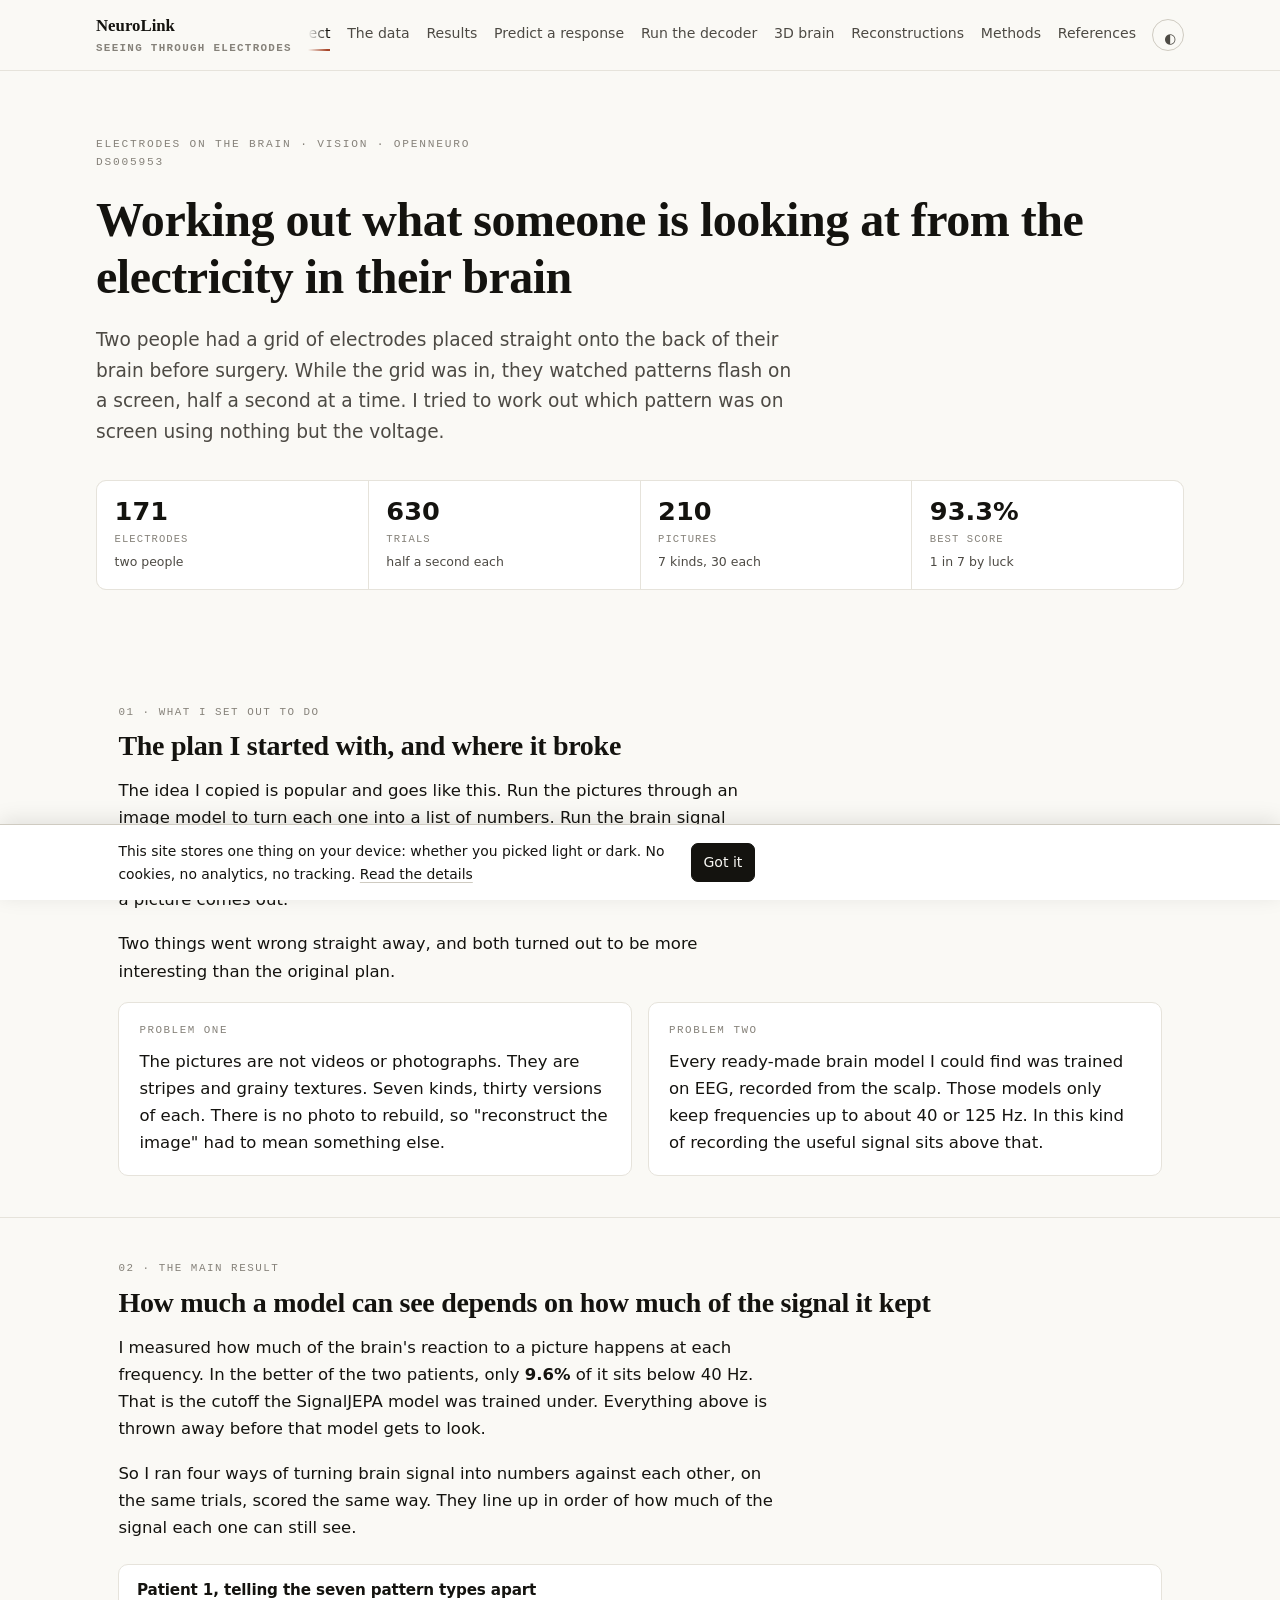
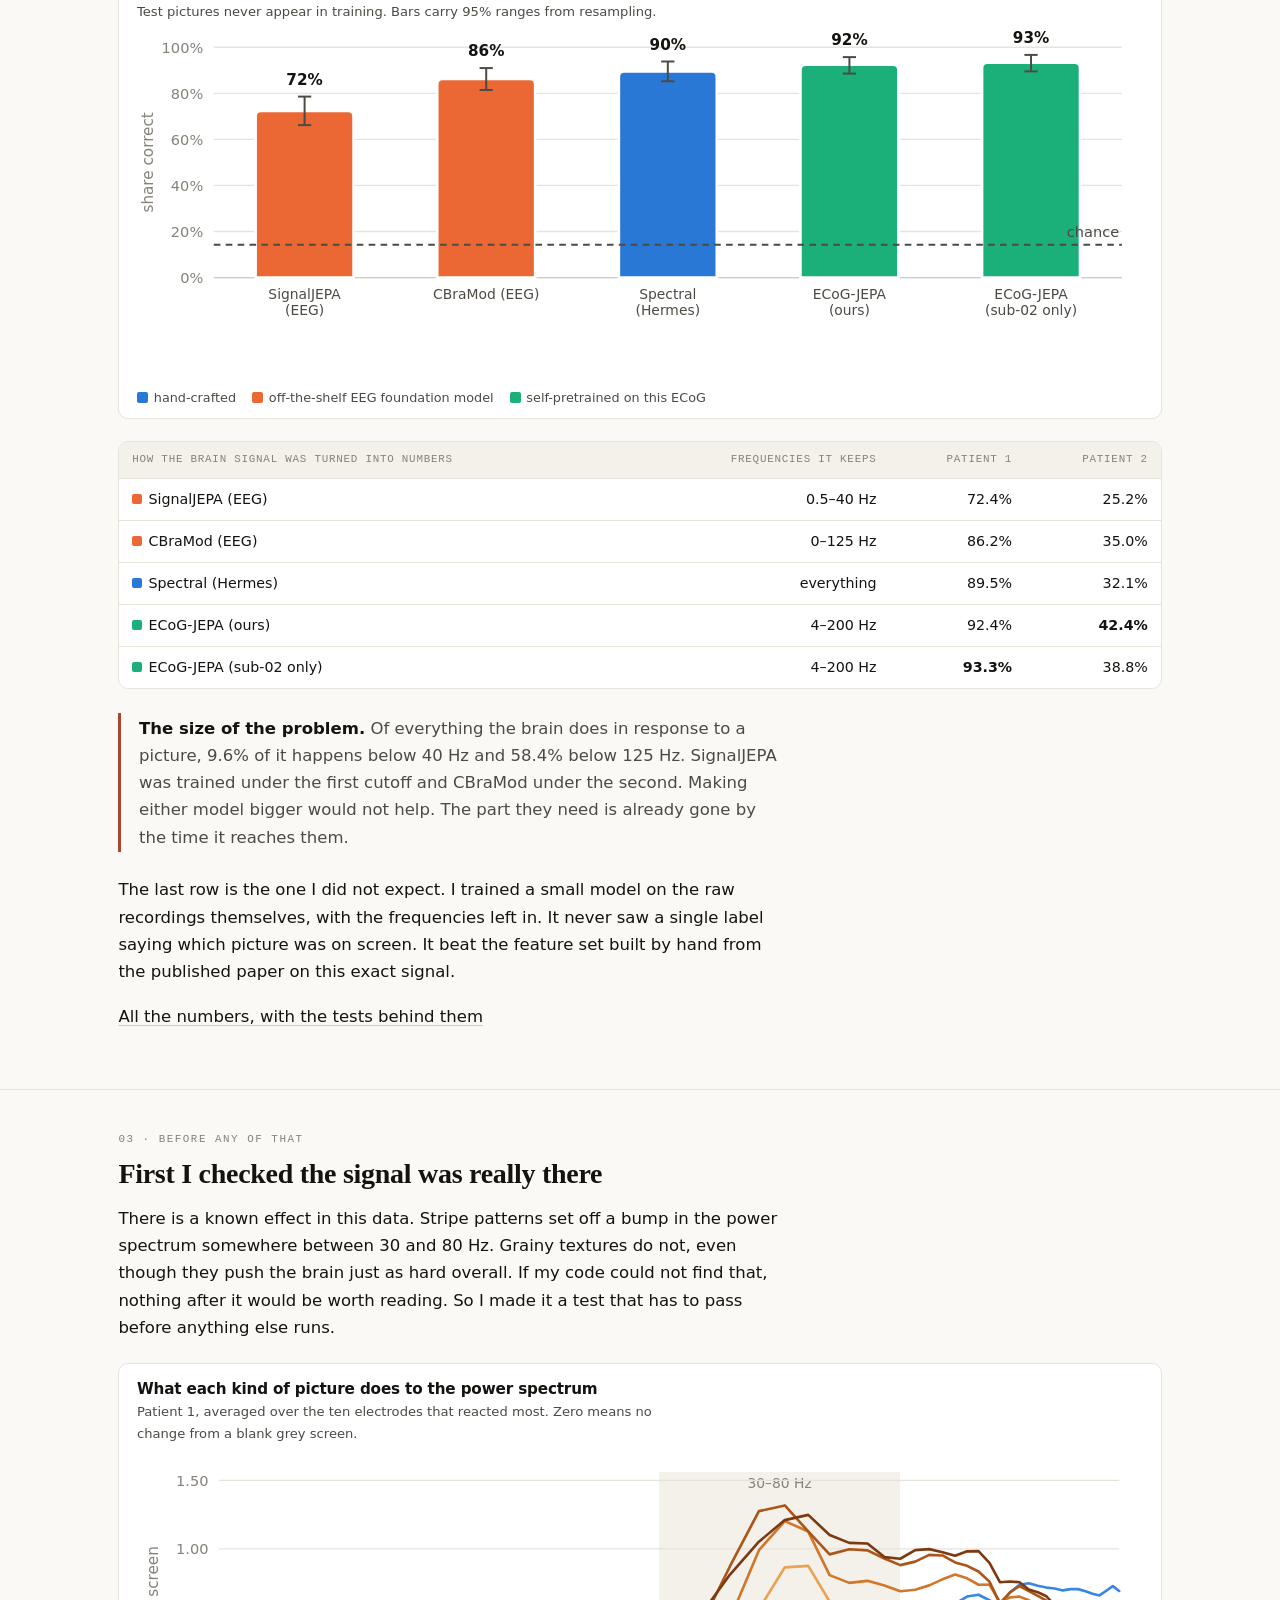
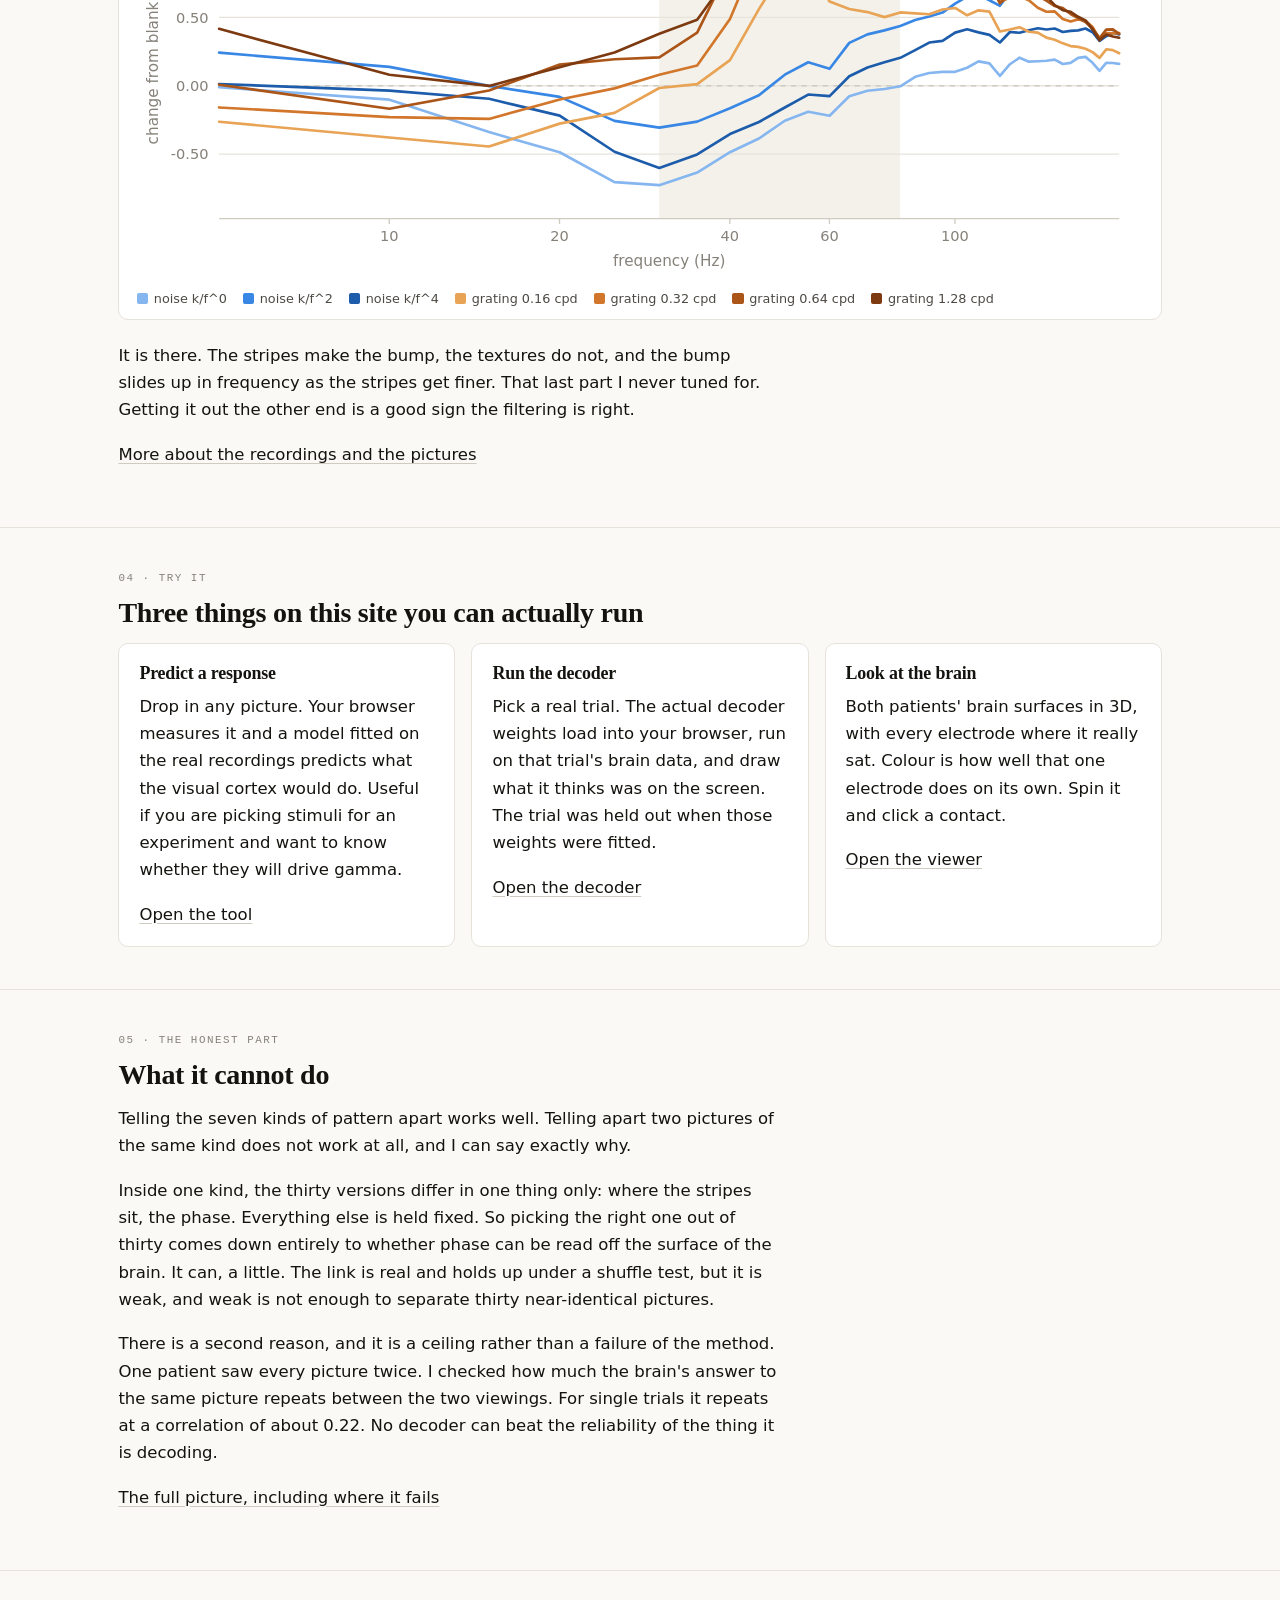
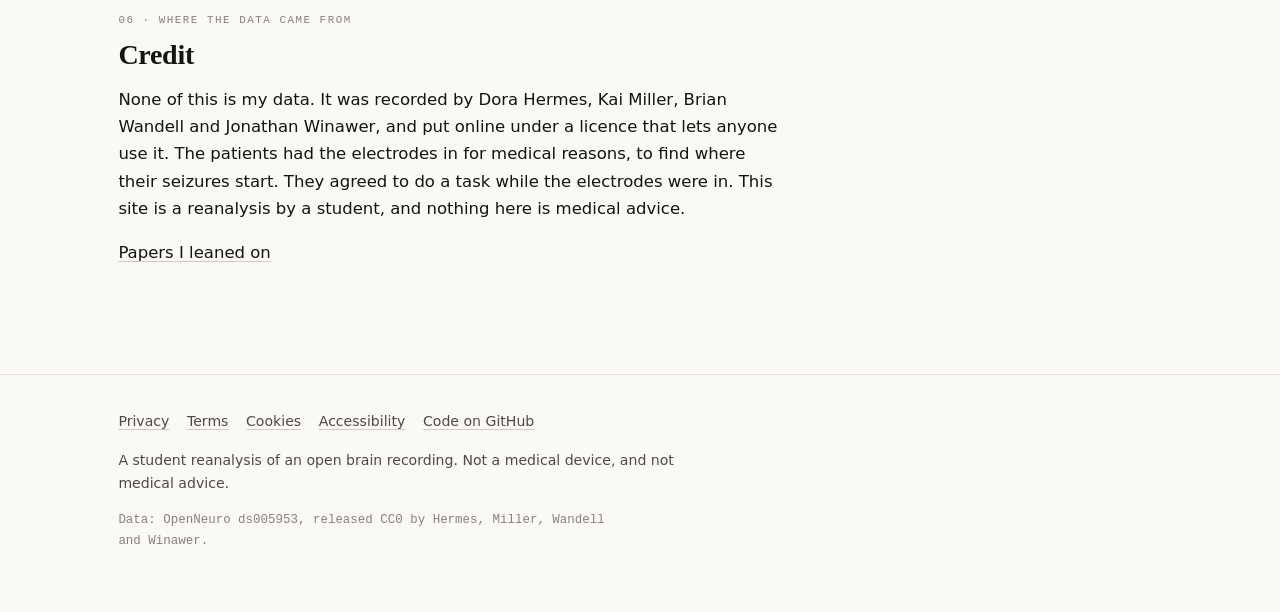
==== commit 81209c30: "Header layout, chart label spacing, README Nav grew to nine items and pushed the theme toggle onto a" ====
--- a/site/public/index.html
+++ b/site/public/index.html
@@ -228,7 +228,7 @@
   note: encs[k].family.split(": ")[1],
 }));
 barChart(document.getElementById("encChart"), {
-  title: "Telling the seven pattern types apart, patient 1",
+  title: "Patient 1, telling the seven pattern types apart",
   sub: "Test pictures never appear in training. Bars carry 95% ranges from resampling.",
   series, chance: 1 / 7, yLabel: "share correct",
   fmt: v => (v * 100).toFixed(0) + "%", max: 1.0,
--- a/site/public/assets/site.css
+++ b/site/public/assets/site.css
@@ -77,13 +77,19 @@
 /* nav */
 header.top { border-bottom: 1px solid var(--line); background: var(--page);
   position: sticky; top: 0; z-index: 40; }
-.topbar { display: flex; align-items: center; gap: 1.4rem; padding: .75rem 0; flex-wrap: wrap; }
+/* brand | nav | toggle. The nav scrolls sideways rather than pushing the
+   toggle onto a second line once there are enough pages. */
+.topbar { display: grid; grid-template-columns: auto minmax(0, 1fr) auto;
+  align-items: center; gap: 1rem; padding: .75rem 0; }
 .brand { font-family: var(--serif); font-weight: 600; font-size: 1.05rem; text-decoration: none; }
 .brand span { color: var(--muted); font-family: var(--mono); font-size: .68rem;
   letter-spacing: .12em; text-transform: uppercase; display: block; }
-nav.main { display: flex; gap: 1.05rem; flex-wrap: wrap; margin-left: auto; }
-nav.main a { font-size: .9rem; color: var(--ink-2); text-decoration: none; padding: .2rem 0;
-  border-bottom: 2px solid transparent; }
+nav.main { display: flex; gap: 1.05rem; justify-content: flex-end;
+  overflow-x: auto; scrollbar-width: none; -ms-overflow-style: none;
+  mask-image: linear-gradient(90deg, transparent 0, #000 1.2rem); }
+nav.main::-webkit-scrollbar { display: none; }
+nav.main a { font-size: .88rem; color: var(--ink-2); text-decoration: none; padding: .2rem 0;
+  border-bottom: 2px solid transparent; white-space: nowrap; }
 nav.main a:hover { color: var(--ink); border-bottom-color: var(--line-2); }
 nav.main a[aria-current="page"] { color: var(--ink); border-bottom-color: var(--accent); }
 .theme-btn { background: none; border: 1px solid var(--line-2); color: var(--ink-2);
@@ -222,10 +228,17 @@
   letter-spacing: .08em; text-transform: uppercase; padding: .18rem .45rem;
   border: 1px solid var(--line-2); border-radius: 4px; color: var(--muted); }
 
+@media (max-width: 900px) {
+  .topbar { grid-template-columns: 1fr auto; grid-template-areas: "brand toggle" "nav nav"; }
+  .brand { grid-area: brand; }
+  nav.main { grid-area: nav; justify-content: flex-start; gap: .9rem;
+    padding-bottom: .2rem; mask-image: none; }
+  .theme-btn { grid-area: toggle; }
+}
 @media (max-width: 720px) {
   .grid2 { grid-template-columns: 1fr; }
-  nav.main { margin-left: 0; gap: .8rem; }
   .hero { padding: 2.4rem 0 1.6rem; }
+  .grid3 { grid-template-columns: 1fr; }
   #brainCanvas { height: 380px; }
 }
 @media print {
